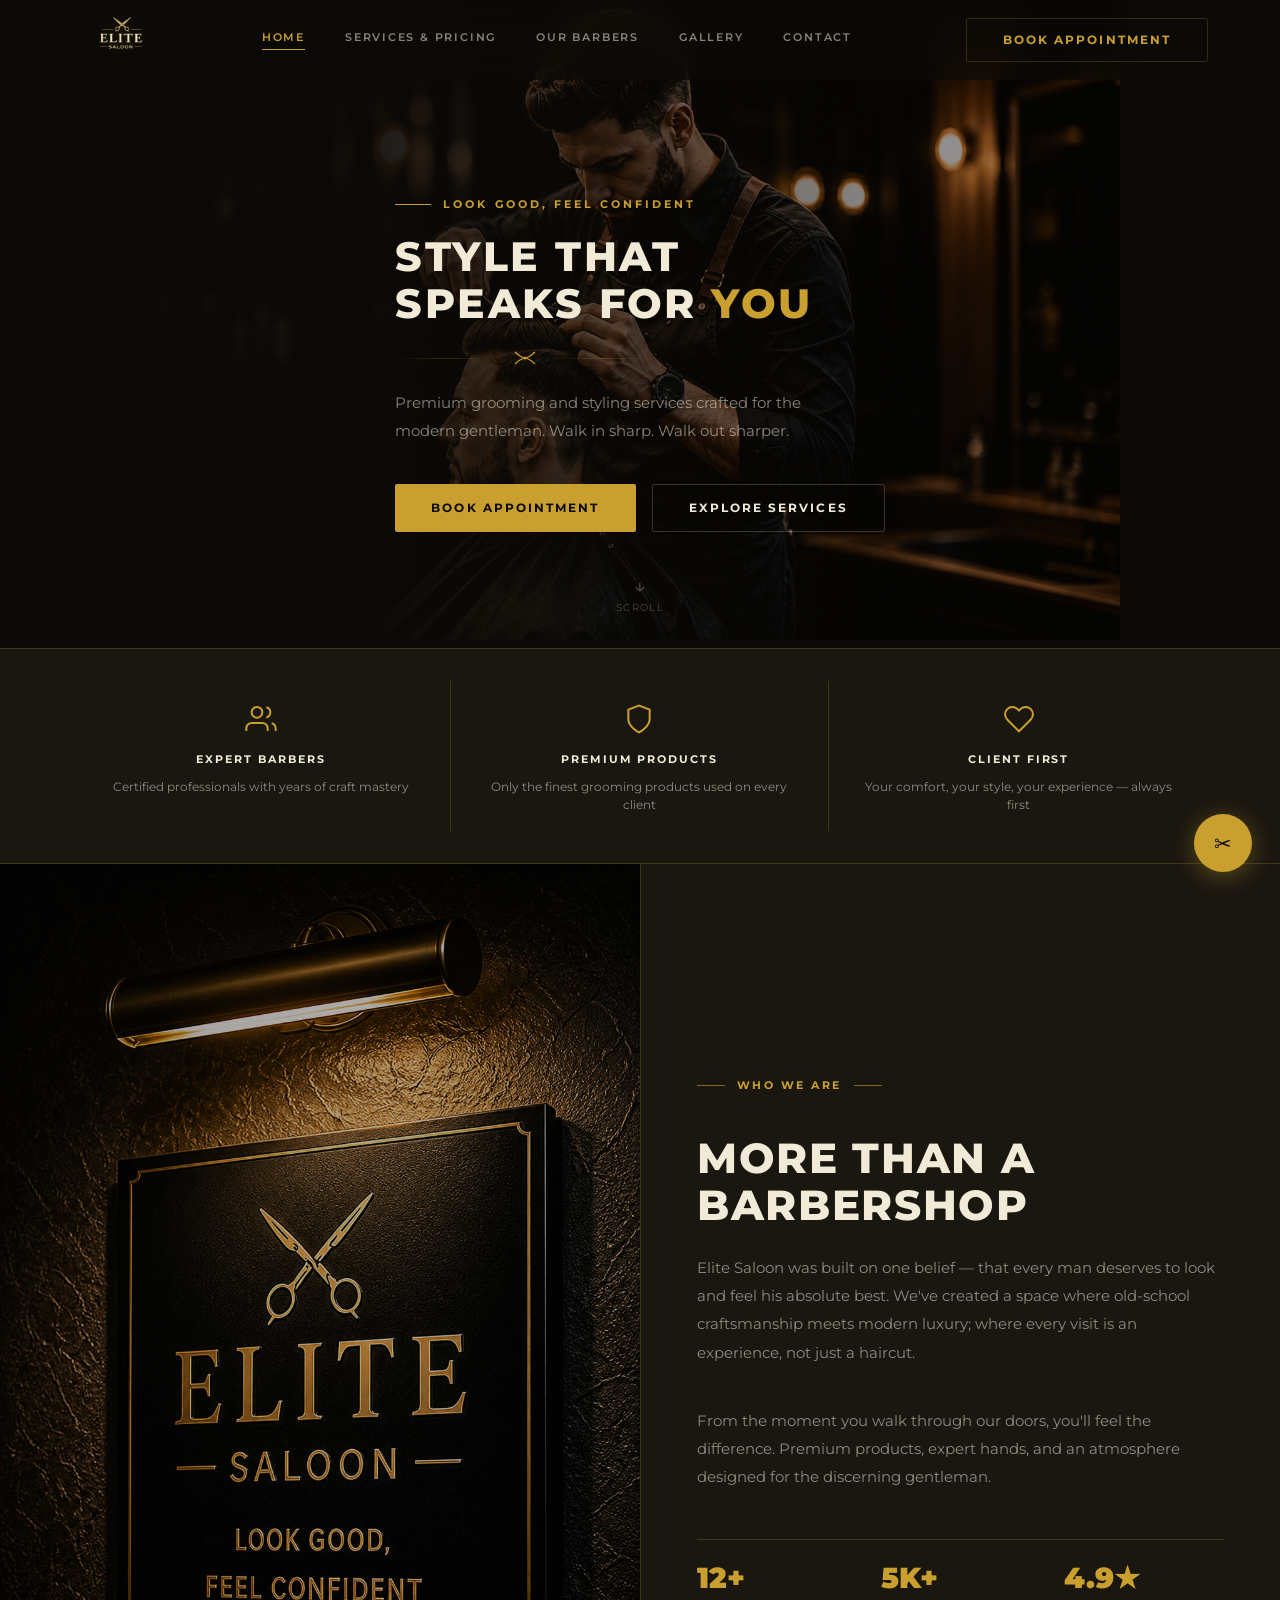
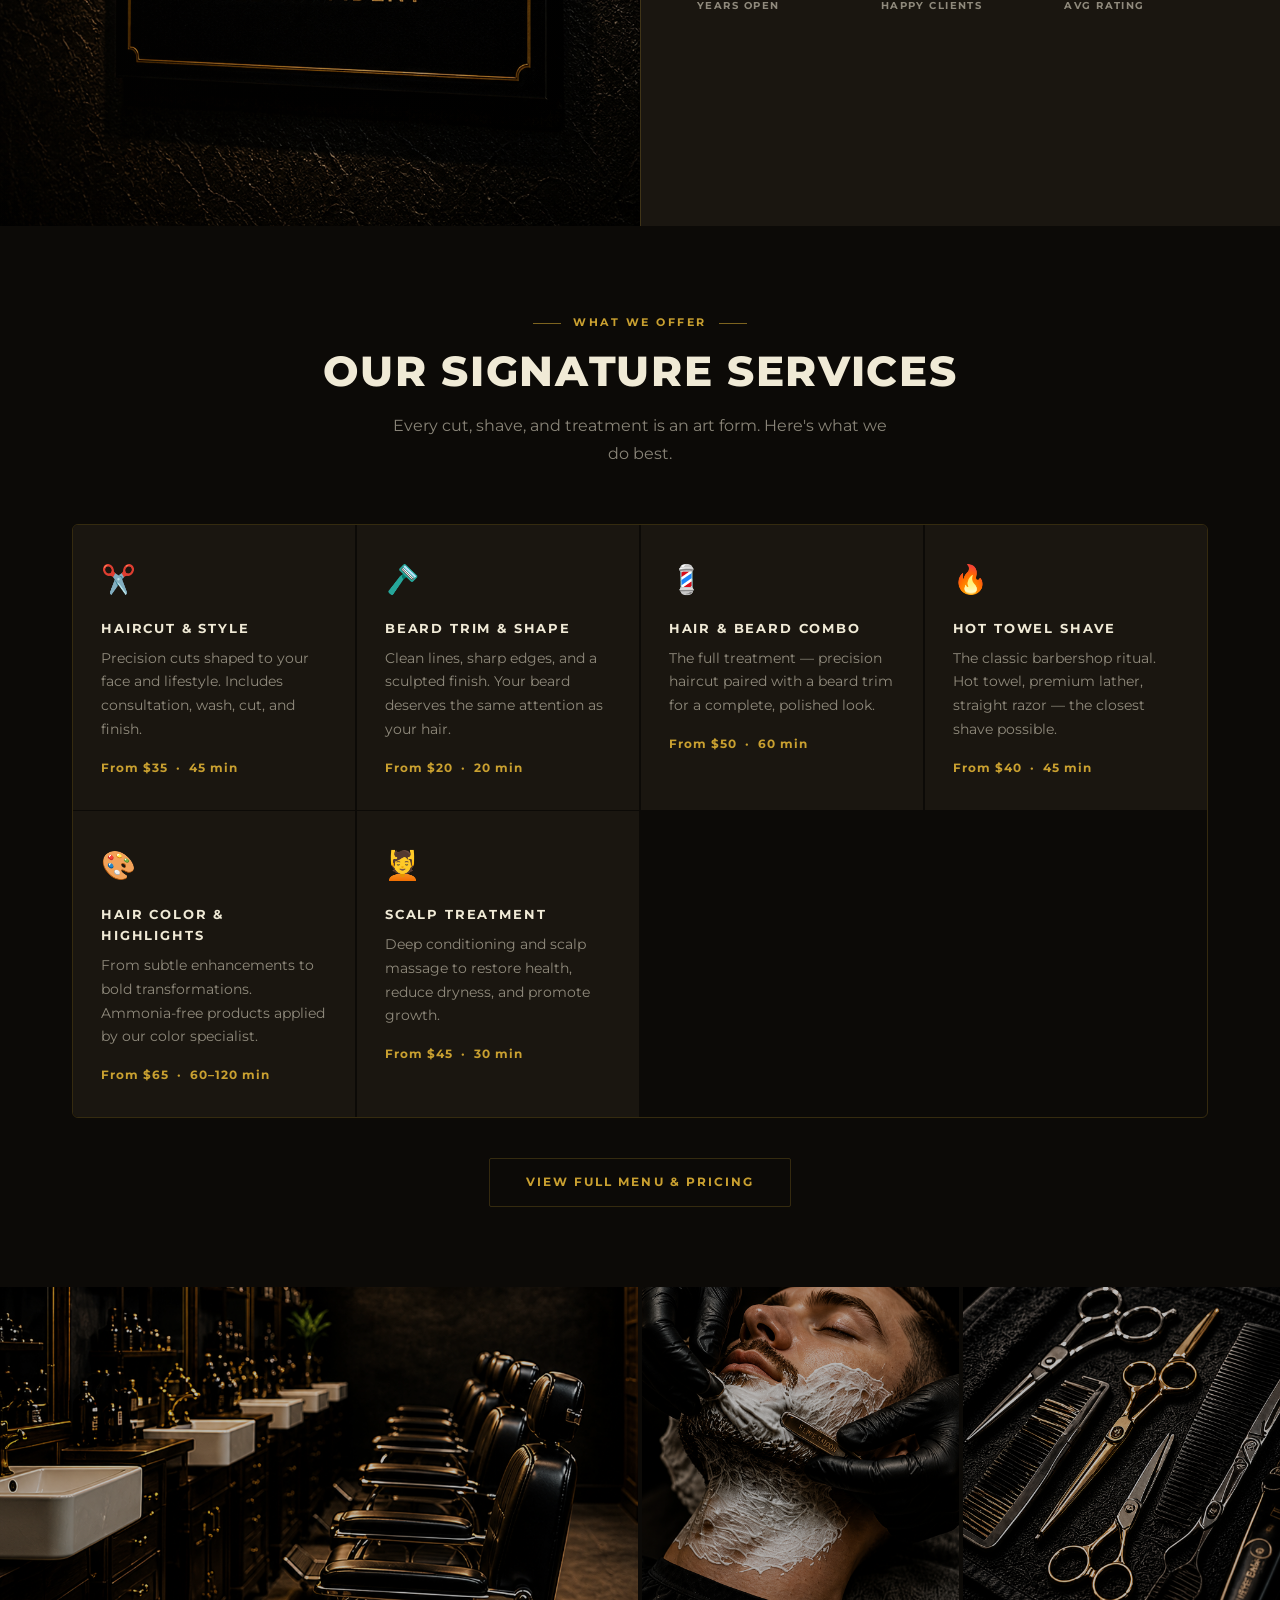
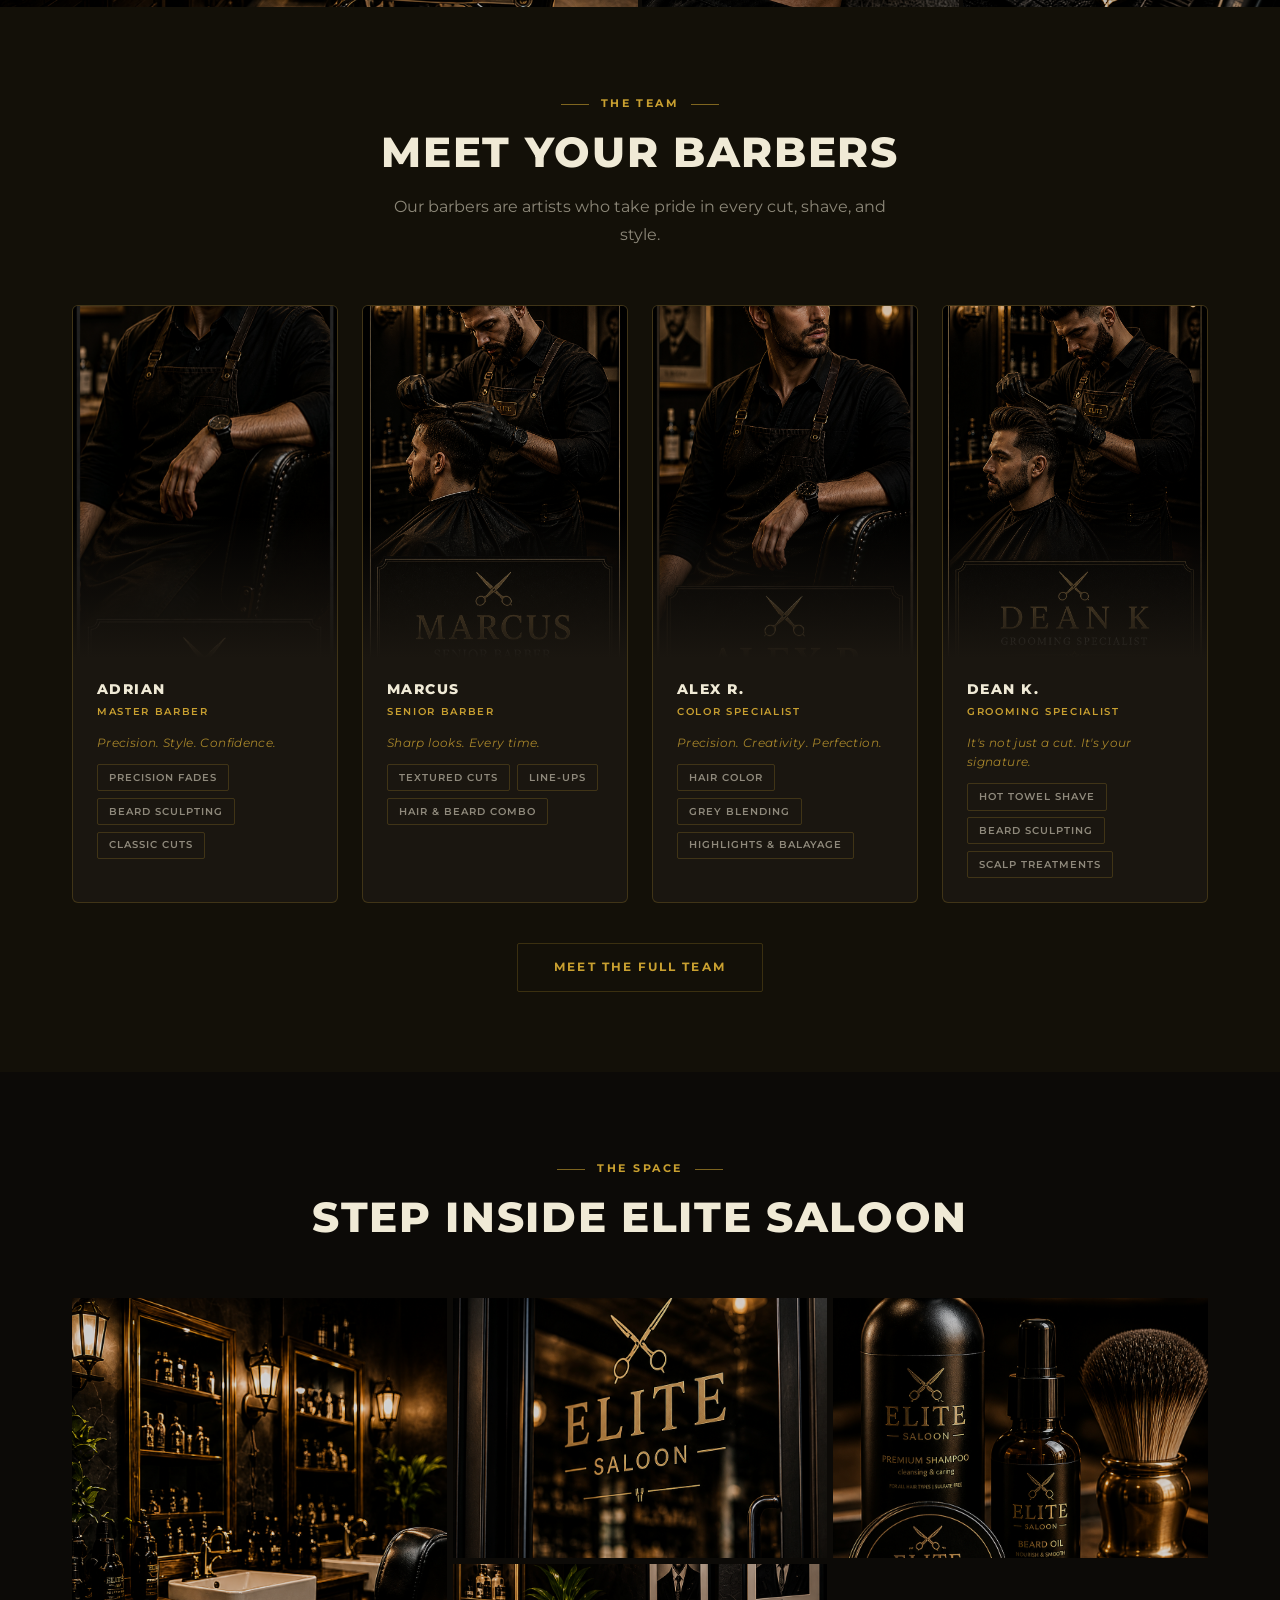
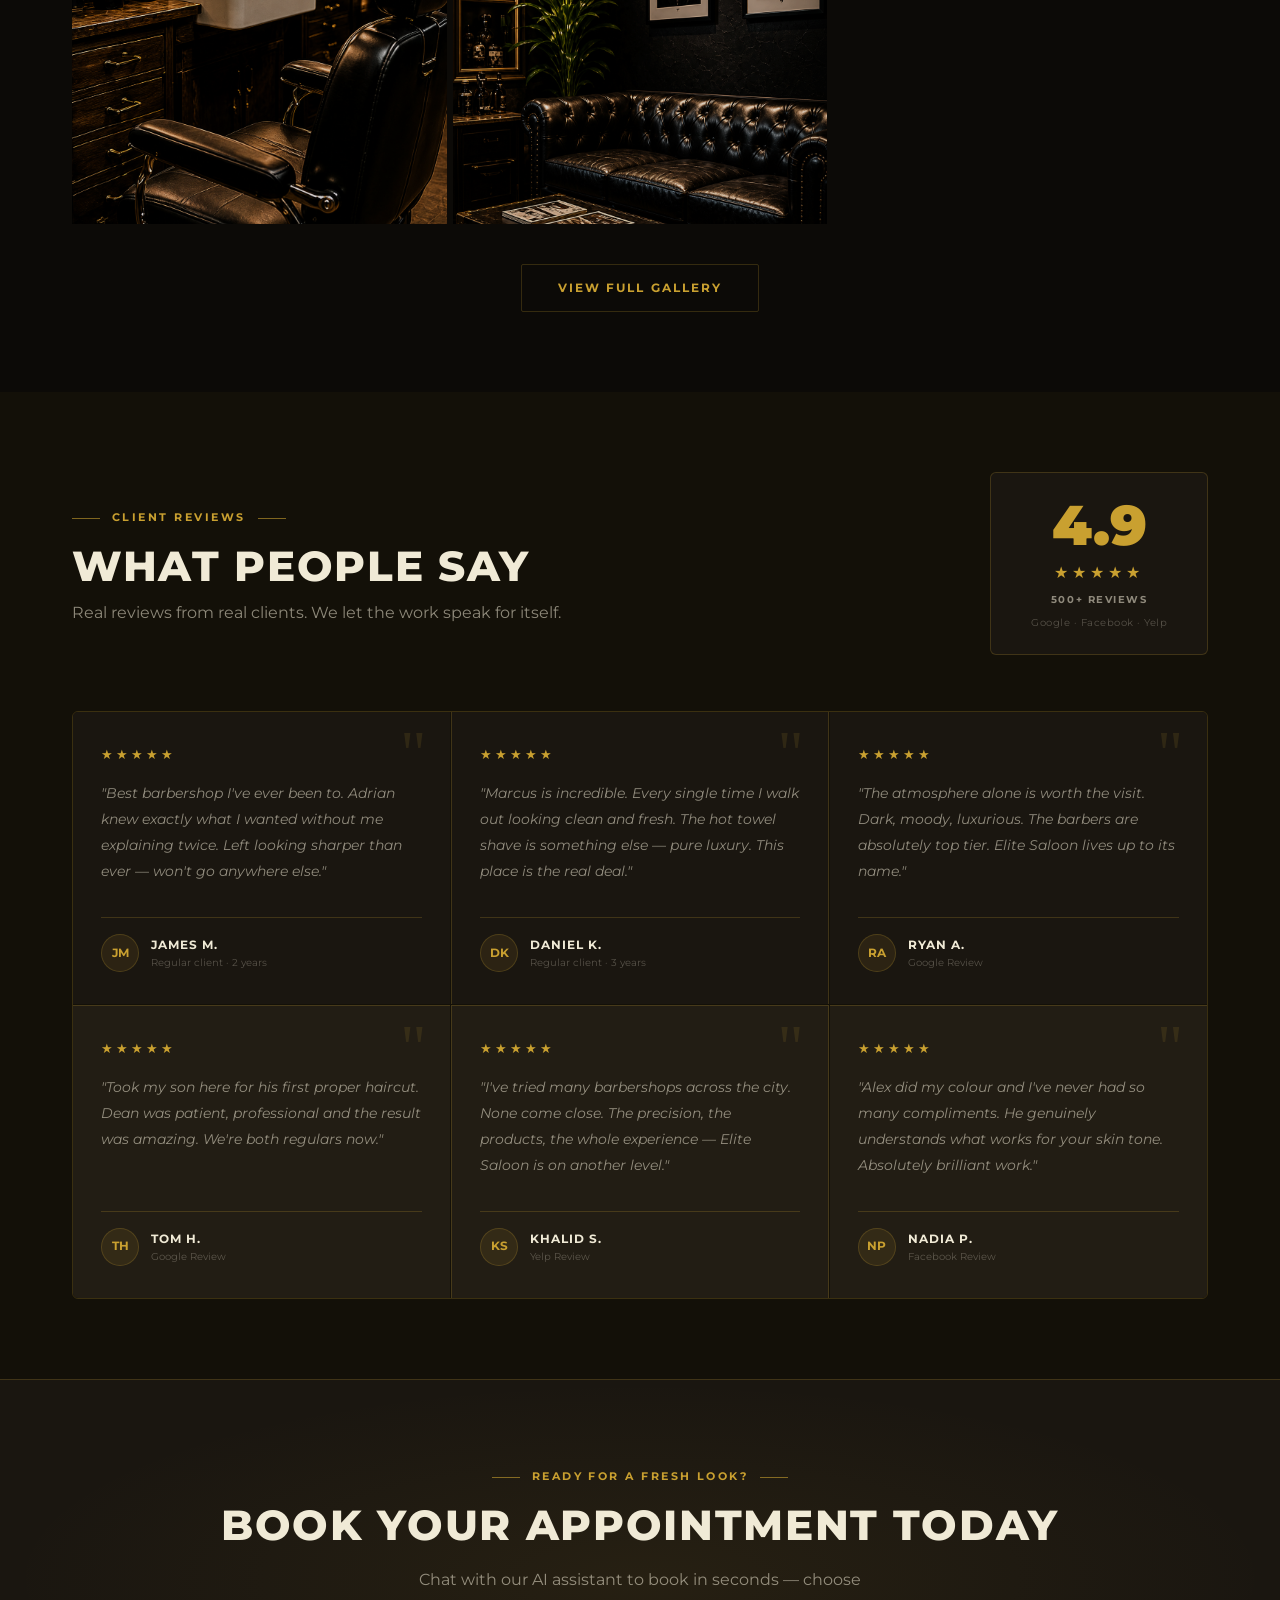
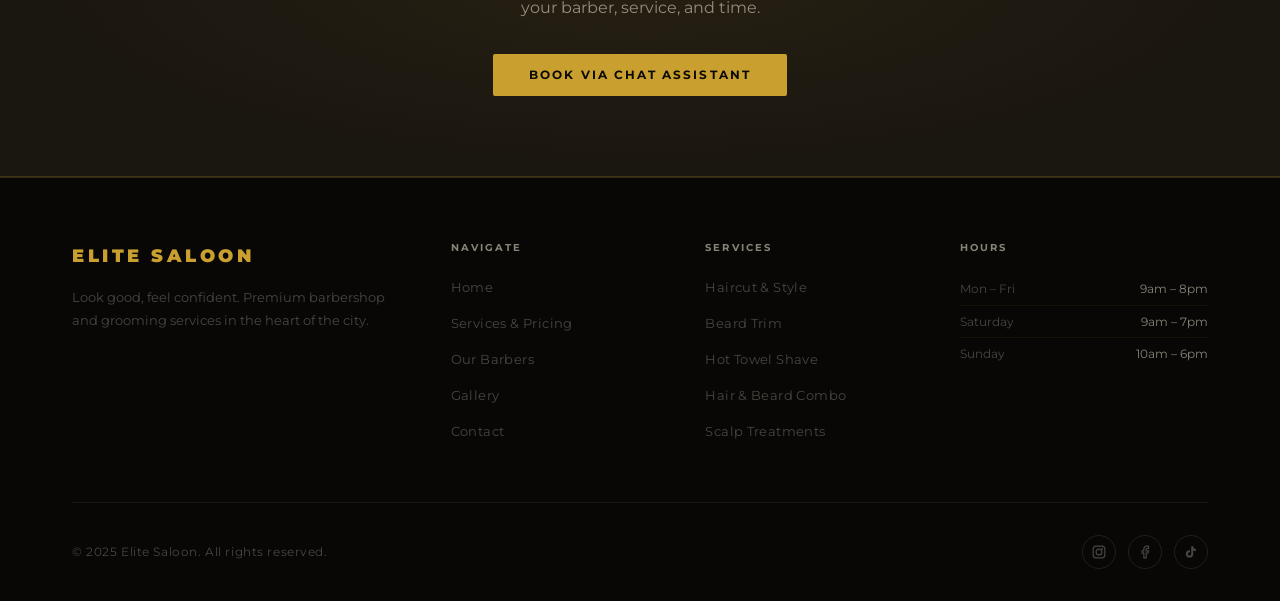
==== site/index.html @ bb7de630 "Initial commit — Elite Saloon website - 5-page static site (Home, Services, Barbers, Gallery, Contac" ====
<!DOCTYPE html>
<html lang="en">
<head>
  <meta charset="UTF-8" />
  <meta name="viewport" content="width=device-width, initial-scale=1.0" />
  <meta name="description" content="Elite Saloon — Look good, feel confident. Premium barbershop & grooming services." />
  <title>Elite Saloon | Look Good, Feel Confident</title>
  <link rel="icon" type="image/png" href="assets/images/logo/Elite-Salon-Logo.png" />
  <link rel="stylesheet" href="assets/css/main.css" />
  <link rel="stylesheet" href="assets/css/components.css" />
  <style>
    /* ---- About split section ---- */
    .about-split {
      display: grid;
      grid-template-columns: 1fr 1fr;
      min-height: 560px;
    }
    .about-split__img {
      position: relative;
      overflow: hidden;
    }
    .about-split__img img {
      width: 100%; height: 100%;
      object-fit: cover;
      filter: brightness(0.85);
      transition: filter 0.5s;
    }
    .about-split__img:hover img { filter: brightness(1); }
    .about-split__img-overlay {
      position: absolute;
      inset: 0;
      background: linear-gradient(135deg, rgba(12,10,7,0.3), transparent);
    }
    .about-split__body {
      background: var(--bg-card);
      padding: 4rem 3.5rem;
      display: flex;
      flex-direction: column;
      justify-content: center;
      gap: 1.5rem;
      border-left: 1px solid var(--gold-border);
    }
    .about-split__body h2 { text-transform: uppercase; }
    .about-split__body p { font-size: 0.95rem; line-height: 1.85; }
    .about-split__stats {
      display: grid;
      grid-template-columns: repeat(3, 1fr);
      gap: 1.5rem;
      margin-top: 0.5rem;
      padding-top: 1.5rem;
      border-top: 1px solid var(--gold-border);
    }
    .about-split__stat-num {
      font-size: 1.8rem;
      font-weight: 900;
      color: var(--gold);
      line-height: 1;
    }
    .about-split__stat-label {
      font-size: 0.6rem;
      font-weight: 700;
      letter-spacing: 0.15em;
      text-transform: uppercase;
      color: var(--text-muted);
      margin-top: 0.3rem;
    }

    /* ---- Testimonials ---- */
    .testimonials-grid {
      display: grid;
      grid-template-columns: repeat(3, 1fr);
      gap: 1px;
      border: 1px solid var(--gold-border);
      border-radius: var(--radius-md);
      overflow: hidden;
    }
    .testimonial-card {
      background: var(--bg-card);
      padding: 2rem 1.75rem;
      display: flex;
      flex-direction: column;
      gap: 1rem;
    }
    .testimonial-card__stars {
      color: var(--gold);
      font-size: 0.8rem;
      letter-spacing: 3px;
    }
    .testimonial-card__quote {
      font-size: 0.92rem;
      font-style: italic;
      color: var(--text-muted);
      line-height: 1.8;
      flex: 1;
    }
    .testimonial-card__author {
      display: flex;
      align-items: center;
      gap: 0.75rem;
      padding-top: 1rem;
      border-top: 1px solid var(--gold-border);
    }
    .testimonial-card__avatar {
      width: 36px; height: 36px;
      border-radius: 50%;
      background: var(--gold-dim);
      border: 1px solid var(--gold-border);
      display: flex;
      align-items: center;
      justify-content: center;
      font-size: 0.72rem;
      font-weight: 700;
      color: var(--gold);
      flex-shrink: 0;
    }
    .testimonial-card__name {
      font-size: 0.78rem;
      font-weight: 700;
      letter-spacing: 0.08em;
      text-transform: uppercase;
      color: var(--text);
    }
    .testimonial-card__meta {
      font-size: 0.65rem;
      color: var(--text-dim);
      letter-spacing: 0.05em;
    }

    /* ---- Image strip ---- */
    .img-strip {
      display: grid;
      grid-template-columns: repeat(4, 1fr);
      height: 320px;
      gap: 4px;
    }
    .img-strip__item {
      overflow: hidden;
      position: relative;
    }
    .img-strip__item img {
      width: 100%; height: 100%;
      object-fit: cover;
      filter: brightness(0.75) saturate(0.9);
      transition: all 0.5s;
    }
    .img-strip__item:hover img { filter: brightness(1) saturate(1); transform: scale(1.04); }
    .img-strip__item--wide { grid-column: span 2; }

    @media (max-width: 900px) {
      .about-split { grid-template-columns: 1fr; }
      .about-split__img { min-height: 300px; }
      .about-split__body { padding: 2.5rem 2rem; border-left: none; border-top: 1px solid var(--gold-border); }
      .testimonials-grid { grid-template-columns: 1fr; }
      .img-strip { grid-template-columns: repeat(2, 1fr); height: auto; }
      .img-strip__item { height: 200px; }
      .img-strip__item--wide { grid-column: span 1; }
      .reviews-header { grid-template-columns: 1fr !important; }
      .reviews-grid { grid-template-columns: 1fr !important; }
    }
    @media (max-width: 520px) {
      .about-split__stats { grid-template-columns: repeat(3, 1fr); gap: 1rem; }
      .img-strip { grid-template-columns: 1fr 1fr; }
    }
  </style>
</head>
<body>

<!-- ===== NAV ===== -->
<nav class="nav" id="main-nav">
  <div class="nav__inner">
    <a href="index.html" class="nav__logo">
      <img src="assets/images/logo/Elite-Salon-Logo.png" alt="Elite Saloon" class="nav__logo-img" />
    </a>
    <div class="nav__links">
      <a href="index.html" class="active">Home</a>
      <a href="services.html">Services & Pricing</a>
      <a href="barbers.html">Our Barbers</a>
      <a href="gallery.html">Gallery</a>
      <a href="contact.html">Contact</a>
    </div>
    <button class="btn btn-outline nav__book" onclick="openChat()">Book Appointment</button>
    <button class="nav__hamburger" id="hamburger" aria-label="Menu">
      <span></span><span></span><span></span>
    </button>
  </div>
</nav>

<div class="nav__mobile" id="mobile-menu">
  <button class="nav__mobile-close" id="mobile-close">✕</button>
  <a href="index.html">Home</a>
  <a href="services.html">Services & Pricing</a>
  <a href="barbers.html">Our Barbers</a>
  <a href="gallery.html">Gallery</a>
  <a href="contact.html">Contact</a>
  <button class="btn btn-gold" style="margin-top:1rem;" onclick="openChat()">Book Appointment</button>
</div>

<!-- ===== HERO ===== -->
<section class="hero" id="home">
  <div class="hero__bg-img"></div>
  <div class="hero__overlay"></div>
  <div class="container hero__inner">
    <div class="hero__content">
      <div class="hero__caption">Look Good, Feel Confident</div>
      <h1>STYLE THAT<br/>SPEAKS FOR <em>YOU</em></h1>
      <div class="gold-divider" style="margin:1.5rem 0; max-width:260px;">
        <svg width="22" height="14" viewBox="0 0 22 14" fill="none" stroke="currentColor" stroke-width="1.2">
          <path d="M1 1C5 5.5 10.5 7 11 7M21 1C17 5.5 11.5 7 11 7M11 7C11.5 7 17 8.5 21 13M11 7C10.5 7 5 8.5 1 13"/>
          <circle cx="11" cy="7" r="1.5" fill="currentColor" stroke="none"/>
        </svg>
      </div>
      <p class="hero__sub">Premium grooming and styling services crafted for the modern gentleman. Walk in sharp. Walk out sharper.</p>
      <div class="hero__actions">
        <button class="btn btn-gold" onclick="openChat()">Book Appointment</button>
        <a href="services.html" class="btn btn-ghost">Explore Services</a>
      </div>
    </div>
  </div>
  <div class="hero__scroll">
    <svg width="14" height="14" viewBox="0 0 24 24" fill="none" stroke="currentColor" stroke-width="2">
      <path d="M12 5v14M5 12l7 7 7-7"/>
    </svg>
    Scroll
  </div>
</section>

<!-- ===== FEATURES STRIP ===== -->
<div class="features-strip">
  <div class="container">
    <div class="features-strip__grid">
      <div class="feature-item">
        <div class="feature-item__icon">
          <svg width="32" height="32" viewBox="0 0 24 24" fill="none" stroke="currentColor" stroke-width="1.5">
            <path d="M17 21v-2a4 4 0 0 0-4-4H5a4 4 0 0 0-4 4v2"/><circle cx="9" cy="7" r="4"/>
            <path d="M23 21v-2a4 4 0 0 0-3-3.87"/><path d="M16 3.13a4 4 0 0 1 0 7.75"/>
          </svg>
        </div>
        <div class="feature-item__label">Expert Barbers</div>
        <p class="feature-item__desc">Certified professionals with years of craft mastery</p>
      </div>
      <div class="feature-item">
        <div class="feature-item__icon">
          <svg width="32" height="32" viewBox="0 0 24 24" fill="none" stroke="currentColor" stroke-width="1.5">
            <path d="M12 22s8-4 8-10V5l-8-3-8 3v7c0 6 8 10 8 10z"/>
          </svg>
        </div>
        <div class="feature-item__label">Premium Products</div>
        <p class="feature-item__desc">Only the finest grooming products used on every client</p>
      </div>
      <div class="feature-item">
        <div class="feature-item__icon">
          <svg width="32" height="32" viewBox="0 0 24 24" fill="none" stroke="currentColor" stroke-width="1.5">
            <path d="M20.84 4.61a5.5 5.5 0 0 0-7.78 0L12 5.67l-1.06-1.06a5.5 5.5 0 0 0-7.78 7.78l1.06 1.06L12 21.23l7.78-7.78 1.06-1.06a5.5 5.5 0 0 0 0-7.78z"/>
          </svg>
        </div>
        <div class="feature-item__label">Client First</div>
        <p class="feature-item__desc">Your comfort, your style, your experience — always first</p>
      </div>
    </div>
  </div>
</div>

<!-- ===== ABOUT / INTRO ===== -->
<div class="about-split">
  <div class="about-split__img">
    <img src="assets/images/gallery/gallery-10.png" alt="Elite Saloon — Look Good, Feel Confident" />
    <div class="about-split__img-overlay"></div>
  </div>
  <div class="about-split__body">
    <div class="label">Who We Are</div>
    <h2>More Than a<br/>Barbershop</h2>
    <p>
      Elite Saloon was built on one belief — that every man deserves to look and feel his absolute best.
      We've created a space where old-school craftsmanship meets modern luxury; where every visit
      is an experience, not just a haircut.
    </p>
    <p>
      From the moment you walk through our doors, you'll feel the difference. Premium products,
      expert hands, and an atmosphere designed for the discerning gentleman.
    </p>
    <div class="about-split__stats">
      <div>
        <div class="about-split__stat-num">12+</div>
        <div class="about-split__stat-label">Years Open</div>
      </div>
      <div>
        <div class="about-split__stat-num">5K+</div>
        <div class="about-split__stat-label">Happy Clients</div>
      </div>
      <div>
        <div class="about-split__stat-num">4.9★</div>
        <div class="about-split__stat-label">Avg Rating</div>
      </div>
    </div>
  </div>
</div>

<!-- ===== SERVICES ===== -->
<section class="section">
  <div class="container">
    <div class="section-header">
      <div class="label">What We Offer</div>
      <h2>Our Signature Services</h2>
      <p>Every cut, shave, and treatment is an art form. Here's what we do best.</p>
    </div>
    <div class="services-grid" id="services-preview"></div>
    <div style="text-align:center; margin-top:2.5rem;">
      <a href="services.html" class="btn btn-outline">View Full Menu & Pricing</a>
    </div>
  </div>
</section>

<!-- ===== IMAGE STRIP ===== -->
<div class="img-strip">
  <div class="img-strip__item img-strip__item--wide">
    <img src="assets/images/gallery/gallery-02.png" alt="Elite Saloon interior" loading="lazy" />
  </div>
  <div class="img-strip__item">
    <img src="assets/images/gallery/gallery-08.png" alt="Hot towel shave" loading="lazy" />
  </div>
  <div class="img-strip__item">
    <img src="assets/images/gallery/gallery-04.png" alt="Professional tools" loading="lazy" />
  </div>
</div>

<!-- ===== BARBERS PREVIEW ===== -->
<section class="section section--darker">
  <div class="container">
    <div class="section-header">
      <div class="label">The Team</div>
      <h2>Meet Your Barbers</h2>
      <p>Our barbers are artists who take pride in every cut, shave, and style.</p>
    </div>
    <div class="barbers-grid" id="barbers-preview"></div>
    <div style="text-align:center; margin-top:2.5rem;">
      <a href="barbers.html" class="btn btn-outline">Meet the Full Team</a>
    </div>
  </div>
</section>

<!-- ===== GALLERY STRIP ===== -->
<section class="section">
  <div class="container">
    <div class="section-header">
      <div class="label">The Space</div>
      <h2>Step Inside Elite Saloon</h2>
    </div>
    <div class="gallery-grid" style="grid-template-columns:repeat(3,1fr); grid-auto-rows:260px;">
      <div class="gallery-item gallery-item--tall">
        <img src="assets/images/gallery/gallery-07.png" alt="Barber station" loading="lazy" />
        <div class="gallery-item__overlay">
          <svg width="26" height="26" viewBox="0 0 24 24" fill="none" stroke="currentColor" stroke-width="1.5"><circle cx="11" cy="11" r="8"/><path d="M21 21l-4.35-4.35"/></svg>
        </div>
      </div>
      <div class="gallery-item">
        <img src="assets/images/gallery/gallery-01.png" alt="Entrance" loading="lazy" />
        <div class="gallery-item__overlay">
          <svg width="26" height="26" viewBox="0 0 24 24" fill="none" stroke="currentColor" stroke-width="1.5"><circle cx="11" cy="11" r="8"/><path d="M21 21l-4.35-4.35"/></svg>
        </div>
      </div>
      <div class="gallery-item">
        <img src="assets/images/gallery/gallery-06.png" alt="Elite products" loading="lazy" />
        <div class="gallery-item__overlay">
          <svg width="26" height="26" viewBox="0 0 24 24" fill="none" stroke="currentColor" stroke-width="1.5"><circle cx="11" cy="11" r="8"/><path d="M21 21l-4.35-4.35"/></svg>
        </div>
      </div>
      <div class="gallery-item">
        <img src="assets/images/gallery/gallery-09.png" alt="Lounge" loading="lazy" />
        <div class="gallery-item__overlay">
          <svg width="26" height="26" viewBox="0 0 24 24" fill="none" stroke="currentColor" stroke-width="1.5"><circle cx="11" cy="11" r="8"/><path d="M21 21l-4.35-4.35"/></svg>
        </div>
      </div>
    </div>
    <div style="text-align:center; margin-top:2.5rem;">
      <a href="gallery.html" class="btn btn-outline">View Full Gallery</a>
    </div>
  </div>
</section>

<!-- ===== REVIEWS ===== -->
<section class="section section--darker" style="overflow:hidden;">
  <div class="container">

    <!-- Header with aggregate rating -->
    <div style="display:grid; grid-template-columns:1fr auto; align-items:center; gap:2rem; margin-bottom:3.5rem; flex-wrap:wrap;">
      <div>
        <div class="label">Client Reviews</div>
        <h2 style="text-transform:uppercase;">What People Say</h2>
        <p style="margin-top:0.5rem;">Real reviews from real clients. We let the work speak for itself.</p>
      </div>
      <div style="text-align:center; background:var(--bg-card); border:1px solid var(--gold-border); border-radius:var(--radius-md); padding:1.5rem 2.5rem; flex-shrink:0;">
        <div style="font-size:3.5rem; font-weight:900; color:var(--gold); line-height:1;">4.9</div>
        <div style="color:var(--gold); font-size:1rem; letter-spacing:4px; margin:0.4rem 0;">★★★★★</div>
        <div style="font-size:0.65rem; font-weight:700; letter-spacing:0.15em; text-transform:uppercase; color:var(--text-muted);">500+ Reviews</div>
        <div style="font-size:0.6rem; color:var(--text-dim); margin-top:0.4rem; letter-spacing:0.05em;">Google · Facebook · Yelp</div>
      </div>
    </div>

    <!-- Review Cards -->
    <div style="display:grid; grid-template-columns:repeat(3,1fr); gap:1px; border:1px solid var(--gold-border); border-radius:var(--radius-md); overflow:hidden;">

      <!-- Review 1 -->
      <div style="background:var(--bg-card); padding:2rem 1.75rem; display:flex; flex-direction:column; gap:1rem; position:relative;">
        <div style="font-size:4rem; line-height:0.8; color:var(--gold); opacity:0.12; font-family:Georgia,serif; position:absolute; top:1rem; right:1.5rem;">"</div>
        <div style="color:var(--gold); font-size:0.82rem; letter-spacing:3px;">★★★★★</div>
        <p style="font-size:0.9rem; font-style:italic; color:var(--text-muted); line-height:1.8; flex:1;">"Best barbershop I've ever been to. Adrian knew exactly what I wanted without me explaining twice. Left looking sharper than ever — won't go anywhere else."</p>
        <div style="display:flex; align-items:center; gap:0.75rem; padding-top:1rem; border-top:1px solid var(--gold-border);">
          <div style="width:38px;height:38px;border-radius:50%;background:var(--gold-dim);border:1px solid var(--gold-border);display:flex;align-items:center;justify-content:center;font-size:0.72rem;font-weight:700;color:var(--gold);flex-shrink:0;">JM</div>
          <div>
            <div style="font-size:0.78rem;font-weight:700;letter-spacing:0.08em;text-transform:uppercase;color:var(--text);">James M.</div>
            <div style="font-size:0.62rem;color:var(--text-dim);">Regular client · 2 years</div>
          </div>
        </div>
      </div>

      <!-- Review 2 -->
      <div style="background:var(--bg-card); padding:2rem 1.75rem; display:flex; flex-direction:column; gap:1rem; position:relative; border-left:1px solid var(--gold-border); border-right:1px solid var(--gold-border);">
        <div style="font-size:4rem; line-height:0.8; color:var(--gold); opacity:0.12; font-family:Georgia,serif; position:absolute; top:1rem; right:1.5rem;">"</div>
        <div style="color:var(--gold); font-size:0.82rem; letter-spacing:3px;">★★★★★</div>
        <p style="font-size:0.9rem; font-style:italic; color:var(--text-muted); line-height:1.8; flex:1;">"Marcus is incredible. Every single time I walk out looking clean and fresh. The hot towel shave is something else — pure luxury. This place is the real deal."</p>
        <div style="display:flex; align-items:center; gap:0.75rem; padding-top:1rem; border-top:1px solid var(--gold-border);">
          <div style="width:38px;height:38px;border-radius:50%;background:var(--gold-dim);border:1px solid var(--gold-border);display:flex;align-items:center;justify-content:center;font-size:0.72rem;font-weight:700;color:var(--gold);flex-shrink:0;">DK</div>
          <div>
            <div style="font-size:0.78rem;font-weight:700;letter-spacing:0.08em;text-transform:uppercase;color:var(--text);">Daniel K.</div>
            <div style="font-size:0.62rem;color:var(--text-dim);">Regular client · 3 years</div>
          </div>
        </div>
      </div>

      <!-- Review 3 -->
      <div style="background:var(--bg-card); padding:2rem 1.75rem; display:flex; flex-direction:column; gap:1rem; position:relative;">
        <div style="font-size:4rem; line-height:0.8; color:var(--gold); opacity:0.12; font-family:Georgia,serif; position:absolute; top:1rem; right:1.5rem;">"</div>
        <div style="color:var(--gold); font-size:0.82rem; letter-spacing:3px;">★★★★★</div>
        <p style="font-size:0.9rem; font-style:italic; color:var(--text-muted); line-height:1.8; flex:1;">"The atmosphere alone is worth the visit. Dark, moody, luxurious. The barbers are absolutely top tier. Elite Saloon lives up to its name."</p>
        <div style="display:flex; align-items:center; gap:0.75rem; padding-top:1rem; border-top:1px solid var(--gold-border);">
          <div style="width:38px;height:38px;border-radius:50%;background:var(--gold-dim);border:1px solid var(--gold-border);display:flex;align-items:center;justify-content:center;font-size:0.72rem;font-weight:700;color:var(--gold);flex-shrink:0;">RA</div>
          <div>
            <div style="font-size:0.78rem;font-weight:700;letter-spacing:0.08em;text-transform:uppercase;color:var(--text);">Ryan A.</div>
            <div style="font-size:0.62rem;color:var(--text-dim);">Google Review</div>
          </div>
        </div>
      </div>

      <!-- Review 4 -->
      <div style="background:var(--bg-card-2); padding:2rem 1.75rem; display:flex; flex-direction:column; gap:1rem; position:relative; border-top:1px solid var(--gold-border);">
        <div style="font-size:4rem; line-height:0.8; color:var(--gold); opacity:0.12; font-family:Georgia,serif; position:absolute; top:1rem; right:1.5rem;">"</div>
        <div style="color:var(--gold); font-size:0.82rem; letter-spacing:3px;">★★★★★</div>
        <p style="font-size:0.9rem; font-style:italic; color:var(--text-muted); line-height:1.8; flex:1;">"Took my son here for his first proper haircut. Dean was patient, professional and the result was amazing. We're both regulars now."</p>
        <div style="display:flex; align-items:center; gap:0.75rem; padding-top:1rem; border-top:1px solid var(--gold-border);">
          <div style="width:38px;height:38px;border-radius:50%;background:var(--gold-dim);border:1px solid var(--gold-border);display:flex;align-items:center;justify-content:center;font-size:0.72rem;font-weight:700;color:var(--gold);flex-shrink:0;">TH</div>
          <div>
            <div style="font-size:0.78rem;font-weight:700;letter-spacing:0.08em;text-transform:uppercase;color:var(--text);">Tom H.</div>
            <div style="font-size:0.62rem;color:var(--text-dim);">Google Review</div>
          </div>
        </div>
      </div>

      <!-- Review 5 -->
      <div style="background:var(--bg-card-2); padding:2rem 1.75rem; display:flex; flex-direction:column; gap:1rem; position:relative; border-top:1px solid var(--gold-border); border-left:1px solid var(--gold-border); border-right:1px solid var(--gold-border);">
        <div style="font-size:4rem; line-height:0.8; color:var(--gold); opacity:0.12; font-family:Georgia,serif; position:absolute; top:1rem; right:1.5rem;">"</div>
        <div style="color:var(--gold); font-size:0.82rem; letter-spacing:3px;">★★★★★</div>
        <p style="font-size:0.9rem; font-style:italic; color:var(--text-muted); line-height:1.8; flex:1;">"I've tried many barbershops across the city. None come close. The precision, the products, the whole experience — Elite Saloon is on another level."</p>
        <div style="display:flex; align-items:center; gap:0.75rem; padding-top:1rem; border-top:1px solid var(--gold-border);">
          <div style="width:38px;height:38px;border-radius:50%;background:var(--gold-dim);border:1px solid var(--gold-border);display:flex;align-items:center;justify-content:center;font-size:0.72rem;font-weight:700;color:var(--gold);flex-shrink:0;">KS</div>
          <div>
            <div style="font-size:0.78rem;font-weight:700;letter-spacing:0.08em;text-transform:uppercase;color:var(--text);">Khalid S.</div>
            <div style="font-size:0.62rem;color:var(--text-dim);">Yelp Review</div>
          </div>
        </div>
      </div>

      <!-- Review 6 -->
      <div style="background:var(--bg-card-2); padding:2rem 1.75rem; display:flex; flex-direction:column; gap:1rem; position:relative; border-top:1px solid var(--gold-border);">
        <div style="font-size:4rem; line-height:0.8; color:var(--gold); opacity:0.12; font-family:Georgia,serif; position:absolute; top:1rem; right:1.5rem;">"</div>
        <div style="color:var(--gold); font-size:0.82rem; letter-spacing:3px;">★★★★★</div>
        <p style="font-size:0.9rem; font-style:italic; color:var(--text-muted); line-height:1.8; flex:1;">"Alex did my colour and I've never had so many compliments. He genuinely understands what works for your skin tone. Absolutely brilliant work."</p>
        <div style="display:flex; align-items:center; gap:0.75rem; padding-top:1rem; border-top:1px solid var(--gold-border);">
          <div style="width:38px;height:38px;border-radius:50%;background:var(--gold-dim);border:1px solid var(--gold-border);display:flex;align-items:center;justify-content:center;font-size:0.72rem;font-weight:700;color:var(--gold);flex-shrink:0;">NP</div>
          <div>
            <div style="font-size:0.78rem;font-weight:700;letter-spacing:0.08em;text-transform:uppercase;color:var(--text);">Nadia P.</div>
            <div style="font-size:0.62rem;color:var(--text-dim);">Facebook Review</div>
          </div>
        </div>
      </div>

    </div>
  </div>
</section>

<!-- ===== CTA ===== -->
<section class="cta-banner">
  <div class="container">
    <div class="label" style="justify-content:center;">Ready for a Fresh Look?</div>
    <h2>Book Your Appointment Today</h2>
    <p>Chat with our AI assistant to book in seconds — choose your barber, service, and time.</p>
    <button class="btn btn-gold" onclick="openChat()">Book via Chat Assistant</button>
  </div>
</section>

<!-- ===== FOOTER ===== -->
<footer class="footer">
  <div class="container">
    <div class="footer__grid">
      <div class="footer__brand">
        <span class="footer__brand-name">Elite Saloon</span>
        <p>Look good, feel confident. Premium barbershop and grooming services in the heart of the city.</p>
      </div>
      <div class="footer__col">
        <h4>Navigate</h4>
        <ul>
          <li><a href="index.html">Home</a></li>
          <li><a href="services.html">Services & Pricing</a></li>
          <li><a href="barbers.html">Our Barbers</a></li>
          <li><a href="gallery.html">Gallery</a></li>
          <li><a href="contact.html">Contact</a></li>
        </ul>
      </div>
      <div class="footer__col">
        <h4>Services</h4>
        <ul>
          <li><a href="services.html">Haircut & Style</a></li>
          <li><a href="services.html">Beard Trim</a></li>
          <li><a href="services.html">Hot Towel Shave</a></li>
          <li><a href="services.html">Hair & Beard Combo</a></li>
          <li><a href="services.html">Scalp Treatments</a></li>
        </ul>
      </div>
      <div class="footer__col">
        <h4>Hours</h4>
        <div class="footer__hours-row"><span>Mon – Fri</span><span>9am – 8pm</span></div>
        <div class="footer__hours-row"><span>Saturday</span><span>9am – 7pm</span></div>
        <div class="footer__hours-row"><span>Sunday</span><span>10am – 6pm</span></div>
      </div>
    </div>
    <div class="footer__bottom">
      <span>© 2025 Elite Saloon. All rights reserved.</span>
      <div class="footer__social">
        <a href="#" aria-label="Instagram">
          <svg width="14" height="14" viewBox="0 0 24 24" fill="none" stroke="currentColor" stroke-width="2"><rect x="2" y="2" width="20" height="20" rx="5"/><circle cx="12" cy="12" r="5"/><circle cx="17.5" cy="6.5" r="1.5" fill="currentColor" stroke="none"/></svg>
        </a>
        <a href="#" aria-label="Facebook">
          <svg width="14" height="14" viewBox="0 0 24 24" fill="none" stroke="currentColor" stroke-width="2"><path d="M18 2h-3a5 5 0 0 0-5 5v3H7v4h3v8h4v-8h3l1-4h-4V7a1 1 0 0 1 1-1h3z"/></svg>
        </a>
        <a href="#" aria-label="TikTok">
          <svg width="14" height="14" viewBox="0 0 24 24" fill="currentColor"><path d="M19.59 6.69a4.83 4.83 0 0 1-3.77-4.25V2h-3.45v13.67a2.89 2.89 0 0 1-2.88 2.5 2.89 2.89 0 0 1-2.89-2.89 2.89 2.89 0 0 1 2.89-2.89c.28 0 .54.04.79.1V9.01a6.27 6.27 0 0 0-.79-.05 6.34 6.34 0 0 0-6.34 6.34 6.34 6.34 0 0 0 6.34 6.34 6.34 6.34 0 0 0 6.33-6.34V9.05a8.16 8.16 0 0 0 4.77 1.52V7.13a4.85 4.85 0 0 1-1-.44z"/></svg>
        </a>
      </div>
    </div>
  </div>
</footer>

<!-- ===== CHAT WIDGET ===== -->
<button class="chat-toggle" id="chat-toggle" aria-label="Book appointment" title="Book Appointment">✂</button>
<div class="chat-window" id="chat-window">
  <div class="chat-header">
    <div class="chat-header__avatar">ES</div>
    <div class="chat-header__info">
      <div class="chat-header__name">Elite Saloon Assistant</div>
      <div class="chat-header__status">Online — ready to book</div>
    </div>
    <button class="chat-header__close" id="chat-close">✕</button>
  </div>
  <div class="chat-messages" id="chat-messages"></div>
  <div class="chat-quick-replies" id="quick-replies"></div>
  <div class="chat-input-area">
    <textarea class="chat-input" id="chat-input" rows="1" placeholder="Ask about services, pricing, or booking…"></textarea>
    <button class="chat-send" id="chat-send">➤</button>
  </div>
  <div class="chat-footer">Powered by Elite AI</div>
</div>

<div class="lightbox" id="lightbox">
  <button class="lightbox__close" id="lightbox-close">✕</button>
  <img class="lightbox__img" id="lightbox-img" src="" alt="" />
</div>
<div class="toast-container" id="toast-container"></div>

<script src="assets/js/main.js"></script>
<script src="assets/js/chat-widget.js"></script>
</body>
</html>
---- site/assets/css/main.css ----
/* ============================================
   ELITE SALOON — Design System
   Theme: Dark luxury barbershop
   Font: Montserrat
   ============================================ */

@import url('https://fonts.googleapis.com/css2?family=Montserrat:wght@300;400;500;600;700;800;900&display=swap');

:root {
  --bg:          #0C0A07;
  --bg-2:        #131008;
  --bg-card:     #1A1610;
  --bg-card-2:   #221D14;
  --gold:        #C9A030;
  --gold-light:  #E8C060;
  --gold-dim:    rgba(201,160,48,0.10);
  --gold-border: rgba(201,160,48,0.22);
  --text:        #F0EAD6;
  --text-muted:  rgba(240,234,214,0.55);
  --text-dim:    rgba(240,234,214,0.28);
  --font:        'Montserrat', sans-serif;
  --nav-h:       80px;
  --max-w:       1200px;
  --gap:         2rem;
  --section-py:  5rem;
  --radius:      2px;
  --radius-md:   6px;
  --shadow:      0 12px 48px rgba(0,0,0,0.5);
  --shadow-sm:   0 4px 16px rgba(0,0,0,0.35);
  --ease:        all 0.3s ease;
}

/* ---- Reset ---- */
*, *::before, *::after { box-sizing: border-box; margin: 0; padding: 0; }
html { scroll-behavior: smooth; font-size: 16px; }
body {
  font-family: var(--font);
  background: var(--bg);
  color: var(--text);
  line-height: 1.6;
  -webkit-font-smoothing: antialiased;
  overflow-x: hidden;
}
img { max-width: 100%; height: auto; display: block; }
a { color: inherit; text-decoration: none; }
ul { list-style: none; }
button { font-family: var(--font); cursor: pointer; }

/* ---- Typography ---- */
h1, h2, h3, h4 { font-family: var(--font); line-height: 1.15; font-weight: 800; }
h1 { font-size: clamp(2.2rem, 5.5vw, 4rem); letter-spacing: 0.02em; }
h2 { font-size: clamp(1.6rem, 3.5vw, 2.6rem); letter-spacing: 0.04em; }
h3 { font-size: clamp(1rem, 2vw, 1.25rem); letter-spacing: 0.05em; font-weight: 700; }
p  { color: var(--text-muted); line-height: 1.75; margin-bottom: 1rem; }
p:last-child { margin-bottom: 0; }

/* ---- Layout ---- */
.container {
  max-width: var(--max-w);
  margin: 0 auto;
  padding: 0 2rem;
}
.section { padding: var(--section-py) 0; }
.section--darker { background: var(--bg-2); }

/* ---- Section Labels ---- */
.label {
  display: inline-flex;
  align-items: center;
  gap: 0.75rem;
  font-size: 0.7rem;
  font-weight: 700;
  letter-spacing: 0.22em;
  text-transform: uppercase;
  color: var(--gold);
  margin-bottom: 1rem;
}
.label::before, .label::after {
  content: '';
  display: block;
  width: 28px;
  height: 1px;
  background: var(--gold);
  opacity: 0.6;
}
.section-header { text-align: center; margin-bottom: 3.5rem; }
.section-header h2 { text-transform: uppercase; color: var(--text); }
.section-header p { max-width: 500px; margin: 1rem auto 0; }

/* ---- Gold divider ---- */
.gold-divider {
  display: flex;
  align-items: center;
  gap: 1rem;
  margin: 1.25rem 0;
}
.gold-divider::before, .gold-divider::after {
  content: '';
  flex: 1;
  height: 1px;
  background: linear-gradient(90deg, transparent, var(--gold-border), transparent);
}
.gold-divider svg { color: var(--gold); flex-shrink: 0; }
.gold-divider--center { justify-content: center; }
.gold-divider--center::before,
.gold-divider--center::after { max-width: 80px; }

/* ---- Buttons ---- */
.btn {
  display: inline-flex;
  align-items: center;
  gap: 0.5rem;
  padding: 0.875rem 2.25rem;
  font-family: var(--font);
  font-size: 0.72rem;
  font-weight: 700;
  letter-spacing: 0.18em;
  text-transform: uppercase;
  border: none;
  cursor: pointer;
  transition: var(--ease);
  border-radius: var(--radius);
  white-space: nowrap;
}
.btn-gold {
  background: var(--gold);
  color: var(--bg);
}
.btn-gold:hover {
  background: var(--gold-light);
  transform: translateY(-2px);
  box-shadow: 0 8px 24px rgba(201,160,48,0.3);
}
.btn-outline {
  background: transparent;
  color: var(--gold);
  border: 1px solid var(--gold-border);
}
.btn-outline:hover {
  background: var(--gold-dim);
  border-color: var(--gold);
}
.btn-ghost {
  background: transparent;
  color: var(--text);
  border: 1px solid rgba(240,234,214,0.2);
}
.btn-ghost:hover {
  border-color: var(--gold);
  color: var(--gold);
}

/* ---- Navigation ---- */
.nav {
  position: fixed;
  top: 0; left: 0; right: 0;
  height: var(--nav-h);
  z-index: 1000;
  transition: var(--ease);
  background: rgba(12,10,7,0.6);
  backdrop-filter: blur(14px);
  -webkit-backdrop-filter: blur(14px);
  border-bottom: 1px solid transparent;
}
.nav.scrolled {
  background: rgba(12,10,7,0.95);
  border-bottom-color: var(--gold-border);
}
.nav__inner {
  max-width: var(--max-w);
  margin: 0 auto;
  padding: 0 2rem;
  height: 100%;
  display: flex;
  align-items: center;
  justify-content: space-between;
}
/* Logo */
.nav__logo {
  display: flex;
  align-items: center;
  gap: 10px;
  flex-shrink: 0;
}
.nav__logo-img {
  height: 100px;
  width: auto;
  mix-blend-mode: lighten;
  filter: drop-shadow(0 0 8px rgba(201,160,48,0.2));
}
.nav__logo-text {
  display: flex;
  flex-direction: column;
  line-height: 1;
  gap: 3px;
}
.nav__logo-name {
  font-size: 1.15rem;
  font-weight: 900;
  letter-spacing: 0.22em;
  color: var(--gold);
  text-transform: uppercase;
}
.nav__logo-sub {
  font-size: 0.5rem;
  font-weight: 600;
  letter-spacing: 0.35em;
  color: var(--text-muted);
  text-transform: uppercase;
  text-align: center;
}
/* Nav Links */
.nav__links {
  display: flex;
  align-items: center;
  gap: 2.5rem;
}
.nav__links a {
  font-size: 0.7rem;
  font-weight: 600;
  letter-spacing: 0.16em;
  text-transform: uppercase;
  color: var(--text-muted);
  transition: var(--ease);
  position: relative;
  padding-bottom: 4px;
}
.nav__links a::after {
  content: '';
  position: absolute;
  bottom: 0; left: 0; right: 0;
  height: 1px;
  background: var(--gold);
  transform: scaleX(0);
  transition: transform 0.3s ease;
}
.nav__links a:hover, .nav__links a.active {
  color: var(--text);
}
.nav__links a:hover::after, .nav__links a.active::after {
  transform: scaleX(1);
}
.nav__links a.active { color: var(--gold); }
.nav__book {
  margin-left: 1.5rem;
}
/* Hamburger */
.nav__hamburger {
  display: none;
  flex-direction: column;
  gap: 5px;
  background: none;
  border: none;
  padding: 4px;
}
.nav__hamburger span {
  display: block;
  width: 22px;
  height: 1.5px;
  background: var(--text);
  transition: var(--ease);
}
/* Mobile menu */
.nav__mobile {
  display: none;
  position: fixed;
  inset: 0;
  background: var(--bg);
  z-index: 999;
  flex-direction: column;
  align-items: center;
  justify-content: center;
  gap: 2.5rem;
}
.nav__mobile.open { display: flex; }
.nav__mobile a {
  font-size: 1.5rem;
  font-weight: 800;
  letter-spacing: 0.15em;
  text-transform: uppercase;
  color: var(--text-muted);
  transition: color 0.2s;
}
.nav__mobile a:hover { color: var(--gold); }
.nav__mobile-close {
  position: absolute;
  top: 1.5rem; right: 2rem;
  background: none;
  border: none;
  color: var(--text-muted);
  font-size: 1.5rem;
  cursor: pointer;
}

/* ---- Hero ---- */
.hero {
  min-height: 620px;
  height: 72vh;
  position: relative;
  display: flex;
  align-items: center;
  overflow: hidden;
  background: var(--bg);
}
.hero__bg-img {
  position: absolute;
  inset: 0;
  background: url('../images/gallery/background.png') center top / 75% auto no-repeat;
  z-index: 0;
}
.hero__overlay {
  position: absolute;
  inset: 0;
  background: linear-gradient(
    90deg,
    rgba(12,10,7,0.92) 30%,
    rgba(12,10,7,0.55) 60%,
    rgba(12,10,7,0.25) 100%
  );
  z-index: 1;
}
.hero__inner {
  position: relative;
  z-index: 2;
  padding-top: var(--nav-h);
}
.hero__content {
  max-width: 520px;
  text-align: left;
  margin-right: auto;
}
.hero__caption {
  font-size: 0.68rem;
  font-weight: 700;
  letter-spacing: 0.28em;
  text-transform: uppercase;
  color: var(--gold);
  margin-bottom: 1.25rem;
  display: flex;
  align-items: center;
  gap: 0.75rem;
}
.hero__caption::before {
  content: '';
  display: block;
  width: 36px;
  height: 1px;
  background: var(--gold);
}
.hero h1 {
  color: var(--text);
  text-transform: uppercase;
  margin-bottom: 0;
  line-height: 1.15;
  font-size: clamp(1.6rem, 3.2vw, 2.6rem);
  letter-spacing: 0.06em;
}
.hero h1 em {
  font-style: normal;
  color: var(--gold);
}
.hero__sub {
  font-size: 0.95rem;
  color: var(--text-muted);
  max-width: 420px;
  margin-top: 0.25rem;
  line-height: 1.8;
}
.hero__actions {
  margin-top: 2.5rem;
  display: flex;
  gap: 1rem;
  flex-wrap: wrap;
}
.hero__scroll {
  display: none;
  position: absolute;
  bottom: 2rem; left: 50%;
  transform: translateX(-50%);
  display: flex;
  flex-direction: column;
  align-items: center;
  gap: 0.4rem;
  color: var(--text-dim);
  font-size: 0.62rem;
  letter-spacing: 0.14em;
  text-transform: uppercase;
  animation: scrollPulse 2.5s ease-in-out infinite;
  z-index: 1;
}
@keyframes scrollPulse {
  0%, 100% { opacity: 0.4; transform: translateX(-50%) translateY(0); }
  50% { opacity: 0.8; transform: translateX(-50%) translateY(6px); }
}

/* ---- Feature Strip ---- */
.features-strip {
  background: var(--bg-card);
  border-top: 1px solid var(--gold-border);
  border-bottom: 1px solid var(--gold-border);
  padding: 2rem 0;
}
.features-strip__grid {
  display: grid;
  grid-template-columns: repeat(3, 1fr);
  gap: 0;
}
.feature-item {
  display: flex;
  flex-direction: column;
  align-items: center;
  gap: 0.6rem;
  text-align: center;
  padding: 1rem 2rem;
  border-right: 1px solid var(--gold-border);
}
.feature-item:last-child { border-right: none; }
.feature-item__icon {
  width: 44px; height: 44px;
  display: flex;
  align-items: center;
  justify-content: center;
  color: var(--gold);
}
.feature-item__label {
  font-size: 0.68rem;
  font-weight: 700;
  letter-spacing: 0.18em;
  text-transform: uppercase;
  color: var(--text);
}
.feature-item__desc {
  font-size: 0.78rem;
  color: var(--text-muted);
  line-height: 1.5;
  margin: 0;
}

/* ---- Service Cards ---- */
.services-grid {
  display: grid;
  grid-template-columns: repeat(auto-fit, minmax(260px, 1fr));
  gap: 1.5px;
  border: 1.5px solid var(--gold-border);
  border-radius: var(--radius-md);
  overflow: hidden;
}
.service-card {
  background: var(--bg-card);
  padding: 2rem 1.75rem;
  transition: background 0.3s;
  position: relative;
  overflow: hidden;
}
.service-card::before {
  content: '';
  position: absolute;
  top: 0; left: 0;
  width: 2px;
  height: 100%;
  background: var(--gold);
  transform: scaleY(0);
  transition: transform 0.3s ease;
  transform-origin: bottom;
}
.service-card:hover { background: var(--bg-card-2); }
.service-card:hover::before { transform: scaleY(1); }
.service-card__icon {
  font-size: 1.75rem;
  margin-bottom: 1rem;
}
.service-card__name {
  font-size: 0.82rem;
  font-weight: 700;
  letter-spacing: 0.14em;
  text-transform: uppercase;
  color: var(--text);
  margin-bottom: 0.5rem;
}
.service-card p {
  font-size: 0.85rem;
  margin-bottom: 1rem;
}
.service-card__price {
  font-size: 0.78rem;
  font-weight: 700;
  color: var(--gold);
  letter-spacing: 0.08em;
}

/* ---- Gallery Grid ---- */
.gallery-grid {
  display: grid;
  grid-template-columns: repeat(3, 1fr);
  grid-auto-rows: 260px;
  gap: 6px;
}
.gallery-item {
  overflow: hidden;
  position: relative;
  cursor: pointer;
}
.gallery-item img {
  width: 100%;
  height: 100%;
  object-fit: cover;
  transition: transform 0.6s ease;
  filter: brightness(0.85);
}
.gallery-item:hover img {
  transform: scale(1.06);
  filter: brightness(1);
}
.gallery-item__overlay {
  position: absolute;
  inset: 0;
  background: rgba(201,160,48,0.12);
  border: 1px solid transparent;
  display: flex;
  align-items: center;
  justify-content: center;
  opacity: 0;
  transition: var(--ease);
}
.gallery-item:hover .gallery-item__overlay {
  opacity: 1;
  border-color: var(--gold-border);
}
.gallery-item__overlay svg { color: var(--gold); }
.gallery-item--tall { grid-row: span 2; }
.gallery-item--wide { grid-column: span 2; }

/* ---- Barber Cards ---- */
.barbers-grid {
  display: grid;
  grid-template-columns: repeat(auto-fit, minmax(240px, 1fr));
  gap: 1.5rem;
}
.barber-card {
  background: var(--bg-card);
  border: 1px solid var(--gold-border);
  border-radius: var(--radius-md);
  overflow: hidden;
  transition: var(--ease);
}
.barber-card:hover {
  border-color: var(--gold);
  box-shadow: 0 0 32px rgba(201,160,48,0.1);
  transform: translateY(-4px);
}
.barber-card__photo {
  width: 100%;
  aspect-ratio: 3/4;
  overflow: hidden;
  background: var(--bg-card-2);
  display: flex;
  align-items: center;
  justify-content: center;
  position: relative;
}
.barber-card__photo img {
  width: 100%;
  height: 100%;
  object-fit: cover;
  filter: grayscale(20%) brightness(0.9);
  transition: filter 0.4s;
}
.barber-card:hover .barber-card__photo img { filter: grayscale(0%) brightness(1); }
.barber-card__placeholder {
  font-size: 4rem;
  font-weight: 900;
  color: var(--gold);
  opacity: 0.15;
  letter-spacing: -0.05em;
  user-select: none;
}
.barber-card__photo-overlay {
  position: absolute;
  bottom: 0; left: 0; right: 0;
  height: 40%;
  background: linear-gradient(transparent, var(--bg-card));
}
.barber-card__info {
  padding: 1.25rem 1.5rem 1.5rem;
}
.barber-card__name {
  font-size: 0.9rem;
  font-weight: 800;
  letter-spacing: 0.1em;
  text-transform: uppercase;
  color: var(--text);
  margin-bottom: 0.2rem;
}
.barber-card__role {
  font-size: 0.65rem;
  font-weight: 600;
  letter-spacing: 0.16em;
  text-transform: uppercase;
  color: var(--gold);
  margin-bottom: 0.75rem;
}
.barber-card__tagline {
  font-size: 0.75rem;
  font-style: italic;
  color: var(--gold);
  opacity: 0.8;
  margin-top: 0.1rem;
  letter-spacing: 0.03em;
}
.barber-card__bio {
  font-size: 0.82rem;
  color: var(--text-muted);
  line-height: 1.65;
  margin-bottom: 1rem;
}
.barber-card__tags {
  display: flex;
  flex-wrap: wrap;
  gap: 0.4rem;
}
.tag {
  font-size: 0.62rem;
  font-weight: 600;
  letter-spacing: 0.1em;
  text-transform: uppercase;
  padding: 0.3rem 0.7rem;
  border: 1px solid var(--gold-border);
  color: var(--text-muted);
  border-radius: var(--radius);
}

/* ---- Stats ---- */
.stats-grid {
  display: grid;
  grid-template-columns: repeat(4, 1fr);
  gap: 0;
}
.stat-item {
  text-align: center;
  padding: 2.5rem 1rem;
  border-right: 1px solid var(--gold-border);
}
.stat-item:last-child { border-right: none; }
.stat-item__num {
  font-size: clamp(2.2rem, 4vw, 3.5rem);
  font-weight: 900;
  color: var(--gold);
  line-height: 1;
  margin-bottom: 0.4rem;
  letter-spacing: -0.02em;
}
.stat-item__label {
  font-size: 0.65rem;
  font-weight: 700;
  letter-spacing: 0.18em;
  text-transform: uppercase;
  color: var(--text-muted);
}

/* ---- Pricing Table ---- */
.pricing-section {
  max-width: 820px;
  margin: 0 auto;
}
.pricing-category {
  margin-bottom: 3rem;
  border: 1px solid var(--gold-border);
  border-radius: var(--radius-md);
  overflow: hidden;
}
.pricing-category__header {
  background: var(--bg-card);
  padding: 1rem 1.5rem;
  display: flex;
  align-items: center;
  gap: 0.75rem;
  border-bottom: 1px solid var(--gold-border);
}
.pricing-category__title {
  font-size: 0.72rem;
  font-weight: 700;
  letter-spacing: 0.18em;
  text-transform: uppercase;
  color: var(--gold);
}
.pricing-item {
  display: flex;
  justify-content: space-between;
  align-items: baseline;
  padding: 1rem 1.5rem;
  border-bottom: 1px solid rgba(201,160,48,0.07);
  gap: 2rem;
  transition: background 0.2s;
}
.pricing-item:last-child { border-bottom: none; }
.pricing-item:hover { background: var(--gold-dim); }
.pricing-item__left { flex: 1; }
.pricing-item__name {
  font-size: 0.9rem;
  font-weight: 600;
  color: var(--text);
  margin-bottom: 0.15rem;
}
.pricing-item__desc {
  font-size: 0.78rem;
  color: var(--text-muted);
}
.pricing-item__price {
  font-size: 0.9rem;
  font-weight: 700;
  color: var(--gold);
  white-space: nowrap;
  flex-shrink: 0;
}

/* ---- Contact Info ---- */
.contact-cols {
  display: grid;
  grid-template-columns: 1fr 1fr 1fr;
  gap: 2px;
  border: 1px solid var(--gold-border);
  border-radius: var(--radius-md);
  overflow: hidden;
  margin-bottom: 3rem;
}
.contact-col {
  background: var(--bg-card);
  padding: 2.5rem 2rem;
}
.contact-col__icon { font-size: 1.5rem; margin-bottom: 1rem; }
.contact-col__label {
  font-size: 0.65rem;
  font-weight: 700;
  letter-spacing: 0.2em;
  text-transform: uppercase;
  color: var(--gold);
  margin-bottom: 0.75rem;
}
.contact-col__value {
  font-size: 0.95rem;
  color: var(--text);
  line-height: 1.7;
}
.contact-col__value a { color: var(--text); transition: color 0.2s; }
.contact-col__value a:hover { color: var(--gold); }

.hours-list { }
.hours-row {
  display: flex;
  justify-content: space-between;
  padding: 0.5rem 0;
  border-bottom: 1px solid rgba(201,160,48,0.08);
  font-size: 0.85rem;
}
.hours-row:last-child { border-bottom: none; }
.hours-row__day { color: var(--text-muted); }
.hours-row__time { color: var(--gold); font-weight: 600; }

/* ---- Map placeholder ---- */
.map-placeholder {
  width: 100%;
  height: 340px;
  background: var(--bg-card);
  border: 1px solid var(--gold-border);
  border-radius: var(--radius-md);
  display: flex;
  flex-direction: column;
  align-items: center;
  justify-content: center;
  gap: 1rem;
  color: var(--text-muted);
}
.map-placeholder svg { opacity: 0.2; color: var(--gold); }
.map-placeholder p { font-size: 0.85rem; text-align: center; margin: 0; }
.map-placeholder a { color: var(--gold); font-size: 0.8rem; font-weight: 600; letter-spacing: 0.08em; }

/* ---- Page Header ---- */
.page-header {
  padding: calc(var(--nav-h) + 4rem) 0 3.5rem;
  background: var(--bg-2);
  border-bottom: 1px solid var(--gold-border);
  text-align: center;
  position: relative;
  overflow: hidden;
}
.page-header::before {
  content: '';
  position: absolute;
  inset: 0;
  background: radial-gradient(ellipse at 50% 100%, rgba(201,160,48,0.06), transparent 70%);
  pointer-events: none;
}
.page-header .label { justify-content: center; }
.page-header h1 { text-transform: uppercase; font-size: clamp(1.8rem, 4vw, 3rem); }
.page-header p { color: var(--text-muted); margin-top: 0.75rem; font-size: 0.95rem; }

/* ---- CTA Banner ---- */
.cta-banner {
  background: var(--bg-card);
  border-top: 1px solid var(--gold-border);
  border-bottom: 1px solid var(--gold-border);
  padding: 5rem 0;
  text-align: center;
  position: relative;
  overflow: hidden;
}
.cta-banner::before {
  content: '';
  position: absolute;
  inset: 0;
  background: radial-gradient(ellipse at 50% 50%, rgba(201,160,48,0.07), transparent 70%);
}
.cta-banner .container { position: relative; z-index: 1; }
.cta-banner h2 { text-transform: uppercase; color: var(--text); margin-bottom: 1rem; }
.cta-banner p { max-width: 460px; margin: 0 auto 2rem; }

/* ---- Footer ---- */
.footer {
  background: #080706;
  border-top: 1px solid var(--gold-border);
  padding: 4rem 0 2rem;
}
.footer__grid {
  display: grid;
  grid-template-columns: 1.6fr 1fr 1fr 1.2fr;
  gap: 3rem;
  margin-bottom: 3rem;
}
.footer__brand-name {
  font-size: 1.1rem;
  font-weight: 900;
  letter-spacing: 0.2em;
  color: var(--gold);
  text-transform: uppercase;
  margin-bottom: 1rem;
  display: block;
}
.footer__brand p { font-size: 0.82rem; color: var(--text-dim); line-height: 1.75; }
.footer__col h4 {
  font-size: 0.65rem;
  font-weight: 700;
  letter-spacing: 0.2em;
  text-transform: uppercase;
  color: var(--text-muted);
  margin-bottom: 1.25rem;
}
.footer__col ul li { margin-bottom: 0.65rem; }
.footer__col ul li a {
  font-size: 0.82rem;
  color: var(--text-dim);
  transition: color 0.2s;
  letter-spacing: 0.03em;
}
.footer__col ul li a:hover { color: var(--gold); }
.footer__hours-row {
  display: flex;
  justify-content: space-between;
  font-size: 0.78rem;
  padding: 0.35rem 0;
  border-bottom: 1px solid rgba(201,160,48,0.06);
  color: var(--text-dim);
}
.footer__hours-row:last-child { border-bottom: none; }
.footer__hours-row span:last-child { color: var(--text-muted); }
.footer__bottom {
  border-top: 1px solid rgba(240,234,214,0.06);
  padding-top: 2rem;
  display: flex;
  justify-content: space-between;
  align-items: center;
  font-size: 0.72rem;
  color: var(--text-dim);
  letter-spacing: 0.05em;
}
.footer__social {
  display: flex;
  gap: 0.75rem;
}
.footer__social a {
  width: 34px; height: 34px;
  border-radius: 50%;
  border: 1px solid rgba(240,234,214,0.1);
  display: flex;
  align-items: center;
  justify-content: center;
  font-size: 0.8rem;
  color: var(--text-dim);
  transition: var(--ease);
}
.footer__social a:hover { border-color: var(--gold); color: var(--gold); }

/* ---- 404 ---- */
.error-page {
  min-height: 100vh;
  display: flex;
  align-items: center;
  justify-content: center;
  text-align: center;
  position: relative;
}
.error-page__bg-num {
  position: absolute;
  font-size: clamp(12rem, 30vw, 20rem);
  font-weight: 900;
  color: var(--gold);
  opacity: 0.04;
  pointer-events: none;
  top: 50%; left: 50%;
  transform: translate(-50%, -50%);
  line-height: 1;
  letter-spacing: -0.05em;
}
.error-page h1 { text-transform: uppercase; margin-bottom: 1rem; }
.error-page p { margin-bottom: 2rem; }

/* ---- Responsive ---- */
@media (max-width: 1024px) {
  .footer__grid { grid-template-columns: 1fr 1fr; gap: 2rem; }
  .contact-cols { grid-template-columns: 1fr; }
  .gallery-grid { grid-template-columns: repeat(2, 1fr); }
  .gallery-item--wide { grid-column: span 1; }
}
@media (max-width: 768px) {
  :root { --section-py: 3.5rem; }
  .nav__links, .nav__book { display: none; }
  .nav__hamburger { display: flex; }
  .stats-grid { grid-template-columns: repeat(2, 1fr); }
  .stat-item:nth-child(2) { border-right: none; }
  .features-strip__grid { grid-template-columns: 1fr; }
  .feature-item { border-right: none; border-bottom: 1px solid var(--gold-border); }
  .feature-item:last-child { border-bottom: none; }
  .footer__grid { grid-template-columns: 1fr; gap: 2rem; }
}
@media (max-width: 520px) {
  :root { --section-py: 3rem; --gap: 1rem; }
  .gallery-grid { grid-template-columns: 1fr; grid-auto-rows: 220px; }
  .hero__actions { flex-direction: column; align-items: flex-start; }
  .stats-grid { grid-template-columns: 1fr 1fr; }
  .barbers-grid { grid-template-columns: 1fr; }
}
---- site/assets/css/components.css ----
/* ============================================
   ELITE SALOON — Components
   Chat Widget · Lightbox · Toasts
   ============================================ */

/* ---- Chat Toggle Button ---- */
.chat-toggle {
  position: fixed;
  bottom: 28px;
  right: 28px;
  width: 58px;
  height: 58px;
  border-radius: 50%;
  background: var(--gold);
  color: var(--bg);
  border: none;
  cursor: pointer;
  display: flex;
  align-items: center;
  justify-content: center;
  box-shadow: 0 4px 24px rgba(201,160,48,0.4);
  z-index: 900;
  transition: all 0.3s ease;
  font-size: 1.3rem;
}
.chat-toggle:hover {
  background: var(--gold-light);
  transform: scale(1.08);
  box-shadow: 0 6px 32px rgba(201,160,48,0.55);
}

/* ---- Chat Window ---- */
.chat-window {
  position: fixed;
  bottom: 100px;
  right: 28px;
  width: 360px;
  height: 520px;
  background: var(--bg-card);
  border: 1px solid var(--gold-border);
  border-radius: 12px;
  box-shadow: var(--shadow);
  z-index: 900;
  display: flex;
  flex-direction: column;
  overflow: hidden;
  transform: scale(0.9) translateY(16px);
  opacity: 0;
  pointer-events: none;
  transition: all 0.25s cubic-bezier(0.34, 1.56, 0.64, 1);
  transform-origin: bottom right;
}
.chat-window.open {
  transform: scale(1) translateY(0);
  opacity: 1;
  pointer-events: all;
}

/* Chat Header */
.chat-header {
  background: var(--bg);
  border-bottom: 1px solid var(--gold-border);
  padding: 1rem 1.25rem;
  display: flex;
  align-items: center;
  gap: 0.75rem;
  flex-shrink: 0;
}
.chat-header__avatar {
  width: 36px; height: 36px;
  border-radius: 50%;
  background: var(--gold);
  display: flex;
  align-items: center;
  justify-content: center;
  font-size: 0.9rem;
  flex-shrink: 0;
  color: var(--bg);
  font-weight: 700;
}
.chat-header__info { flex: 1; }
.chat-header__name {
  font-size: 0.82rem;
  font-weight: 700;
  letter-spacing: 0.08em;
  text-transform: uppercase;
  color: var(--text);
  line-height: 1.2;
}
.chat-header__status {
  font-size: 0.68rem;
  color: var(--text-muted);
  display: flex;
  align-items: center;
  gap: 0.35rem;
  margin-top: 2px;
}
.chat-header__status::before {
  content: '';
  width: 6px; height: 6px;
  border-radius: 50%;
  background: #2ECC71;
  display: inline-block;
}
.chat-header__close {
  background: none;
  border: none;
  color: var(--text-muted);
  cursor: pointer;
  font-size: 1rem;
  padding: 4px;
  transition: color 0.2s;
}
.chat-header__close:hover { color: var(--text); }

/* Chat Messages */
.chat-messages {
  flex: 1;
  overflow-y: auto;
  padding: 1rem;
  display: flex;
  flex-direction: column;
  gap: 0.75rem;
  scroll-behavior: smooth;
}
.chat-messages::-webkit-scrollbar { width: 3px; }
.chat-messages::-webkit-scrollbar-thumb { background: var(--gold-border); border-radius: 2px; }

.chat-msg {
  display: flex;
  gap: 0.5rem;
  align-items: flex-end;
  animation: msgFade 0.2s ease;
}
@keyframes msgFade {
  from { opacity: 0; transform: translateY(8px); }
  to   { opacity: 1; transform: translateY(0); }
}
.chat-msg--user { flex-direction: row-reverse; }
.chat-msg__avatar {
  width: 28px; height: 28px;
  border-radius: 50%;
  background: var(--gold);
  display: flex;
  align-items: center;
  justify-content: center;
  font-size: 0.65rem;
  font-weight: 700;
  flex-shrink: 0;
  color: var(--bg);
}
.chat-msg--user .chat-msg__avatar {
  background: var(--bg-card-2);
  color: var(--text-muted);
  border: 1px solid var(--gold-border);
}
.chat-msg__bubble {
  max-width: 76%;
  padding: 0.65rem 0.9rem;
  border-radius: 10px;
  font-size: 0.85rem;
  line-height: 1.55;
  color: var(--text);
  background: var(--bg-card-2);
  border: 1px solid var(--gold-border);
}
.chat-msg--user .chat-msg__bubble {
  background: var(--gold);
  color: var(--bg);
  border-color: transparent;
}
.chat-msg__time {
  font-size: 0.6rem;
  color: var(--text-dim);
  margin-top: 3px;
}

/* Typing indicator */
.chat-typing {
  display: flex;
  align-items: center;
  gap: 5px;
  padding: 0.65rem 0.9rem;
  background: var(--bg-card-2);
  border: 1px solid var(--gold-border);
  border-radius: 10px;
  width: fit-content;
}
.chat-typing span {
  width: 6px; height: 6px;
  border-radius: 50%;
  background: var(--gold);
  opacity: 0.4;
  animation: typingDot 1.2s ease-in-out infinite;
}
.chat-typing span:nth-child(2) { animation-delay: 0.2s; }
.chat-typing span:nth-child(3) { animation-delay: 0.4s; }
@keyframes typingDot {
  0%, 80%, 100% { transform: scale(0.8); opacity: 0.3; }
  40%            { transform: scale(1);   opacity: 1; }
}

/* Quick replies */
.chat-quick-replies {
  display: flex;
  flex-wrap: wrap;
  gap: 0.4rem;
  padding: 0 1rem 0.5rem;
}
.chat-quick-reply {
  padding: 0.35rem 0.85rem;
  border: 1px solid var(--gold-border);
  border-radius: 100px;
  font-size: 0.72rem;
  font-weight: 600;
  letter-spacing: 0.04em;
  background: transparent;
  color: var(--text-muted);
  cursor: pointer;
  transition: all 0.2s;
  font-family: var(--font);
}
.chat-quick-reply:hover { border-color: var(--gold); color: var(--gold); }

/* Input */
.chat-input-area {
  padding: 0.75rem 1rem;
  border-top: 1px solid var(--gold-border);
  display: flex;
  gap: 0.5rem;
  align-items: flex-end;
  flex-shrink: 0;
  background: var(--bg);
}
.chat-input {
  flex: 1;
  padding: 0.65rem 0.9rem;
  border: 1px solid var(--gold-border);
  border-radius: 20px;
  font-family: var(--font);
  font-size: 0.82rem;
  color: var(--text);
  background: var(--bg-card);
  outline: none;
  resize: none;
  max-height: 100px;
  line-height: 1.4;
  transition: border-color 0.2s;
}
.chat-input:focus { border-color: var(--gold); }
.chat-input::placeholder { color: var(--text-dim); }
.chat-send {
  width: 38px; height: 38px;
  border-radius: 50%;
  background: var(--gold);
  color: var(--bg);
  border: none;
  cursor: pointer;
  display: flex;
  align-items: center;
  justify-content: center;
  flex-shrink: 0;
  transition: background 0.2s;
  font-size: 0.85rem;
}
.chat-send:hover { background: var(--gold-light); }
.chat-send:disabled { background: var(--bg-card-2); cursor: not-allowed; }
.chat-footer {
  padding: 0.4rem 1rem;
  text-align: center;
  font-size: 0.6rem;
  color: var(--text-dim);
  letter-spacing: 0.06em;
  background: var(--bg);
  border-top: 1px solid rgba(201,160,48,0.06);
  flex-shrink: 0;
}
.chat-footer a { color: var(--gold); }

/* Mobile chat */
@media (max-width: 420px) {
  .chat-window { right: 12px; left: 12px; width: auto; bottom: 90px; }
  .chat-toggle { bottom: 20px; right: 20px; }
}

/* ---- Lightbox ---- */
.lightbox {
  position: fixed;
  inset: 0;
  background: rgba(0,0,0,0.92);
  z-index: 2000;
  display: flex;
  align-items: center;
  justify-content: center;
  opacity: 0;
  pointer-events: none;
  transition: opacity 0.25s;
}
.lightbox.open { opacity: 1; pointer-events: all; }
.lightbox__img {
  max-width: 88vw;
  max-height: 88vh;
  border-radius: 4px;
  box-shadow: 0 20px 80px rgba(0,0,0,0.8);
  border: 1px solid var(--gold-border);
}
.lightbox__close {
  position: absolute;
  top: 20px; right: 24px;
  background: none;
  border: none;
  color: rgba(255,255,255,0.5);
  font-size: 1.5rem;
  cursor: pointer;
  transition: color 0.2s;
  font-family: var(--font);
}
.lightbox__close:hover { color: var(--gold); }

/* ---- Toast ---- */
.toast-container {
  position: fixed;
  top: 90px; right: 20px;
  z-index: 1500;
  display: flex;
  flex-direction: column;
  gap: 0.5rem;
}
.toast {
  background: var(--bg-card-2);
  border: 1px solid var(--gold-border);
  color: var(--text);
  padding: 0.75rem 1.25rem;
  border-radius: var(--radius-md);
  font-size: 0.82rem;
  font-family: var(--font);
  letter-spacing: 0.03em;
  box-shadow: var(--shadow);
  animation: toastIn 0.3s ease;
  max-width: 300px;
}
.toast--success { border-color: rgba(46,204,113,0.4); }
.toast--error   { border-color: rgba(231,76,60,0.4); }
@keyframes toastIn {
  from { opacity: 0; transform: translateX(20px); }
  to   { opacity: 1; transform: translateX(0); }
}
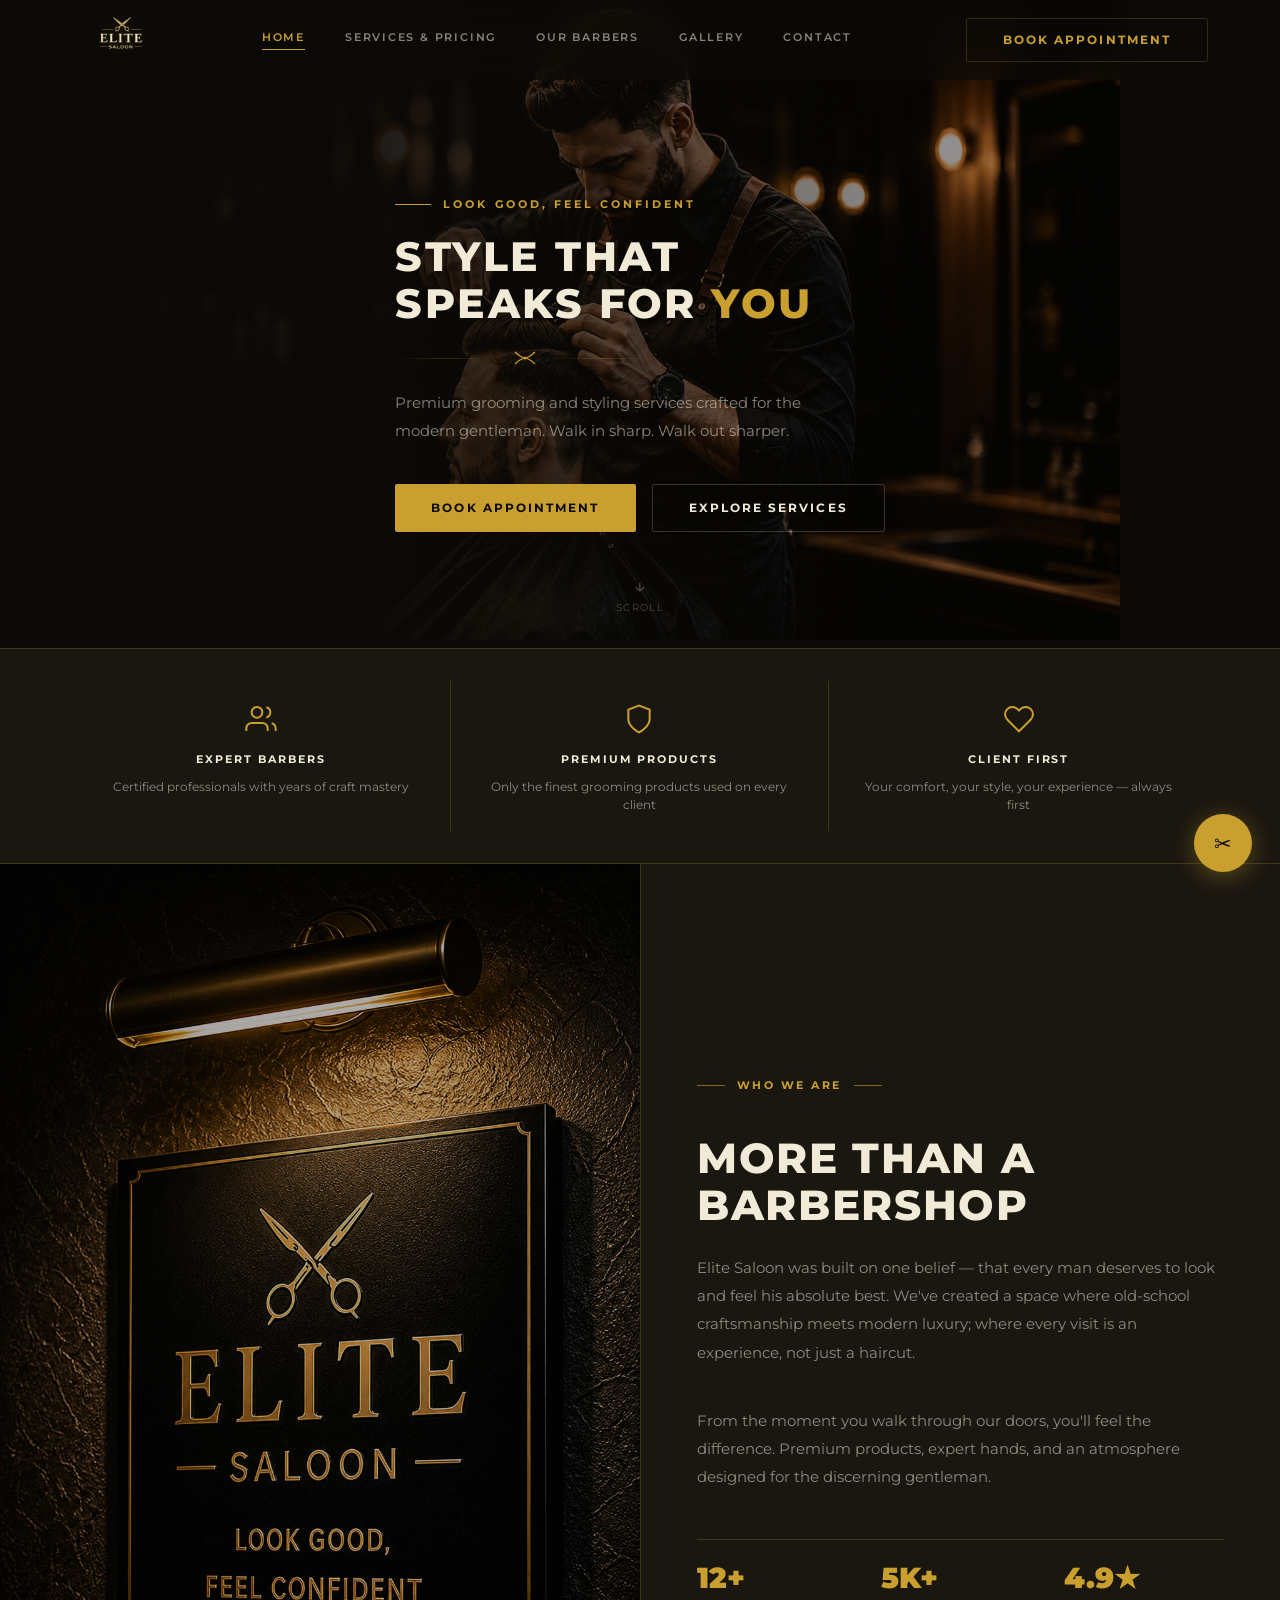
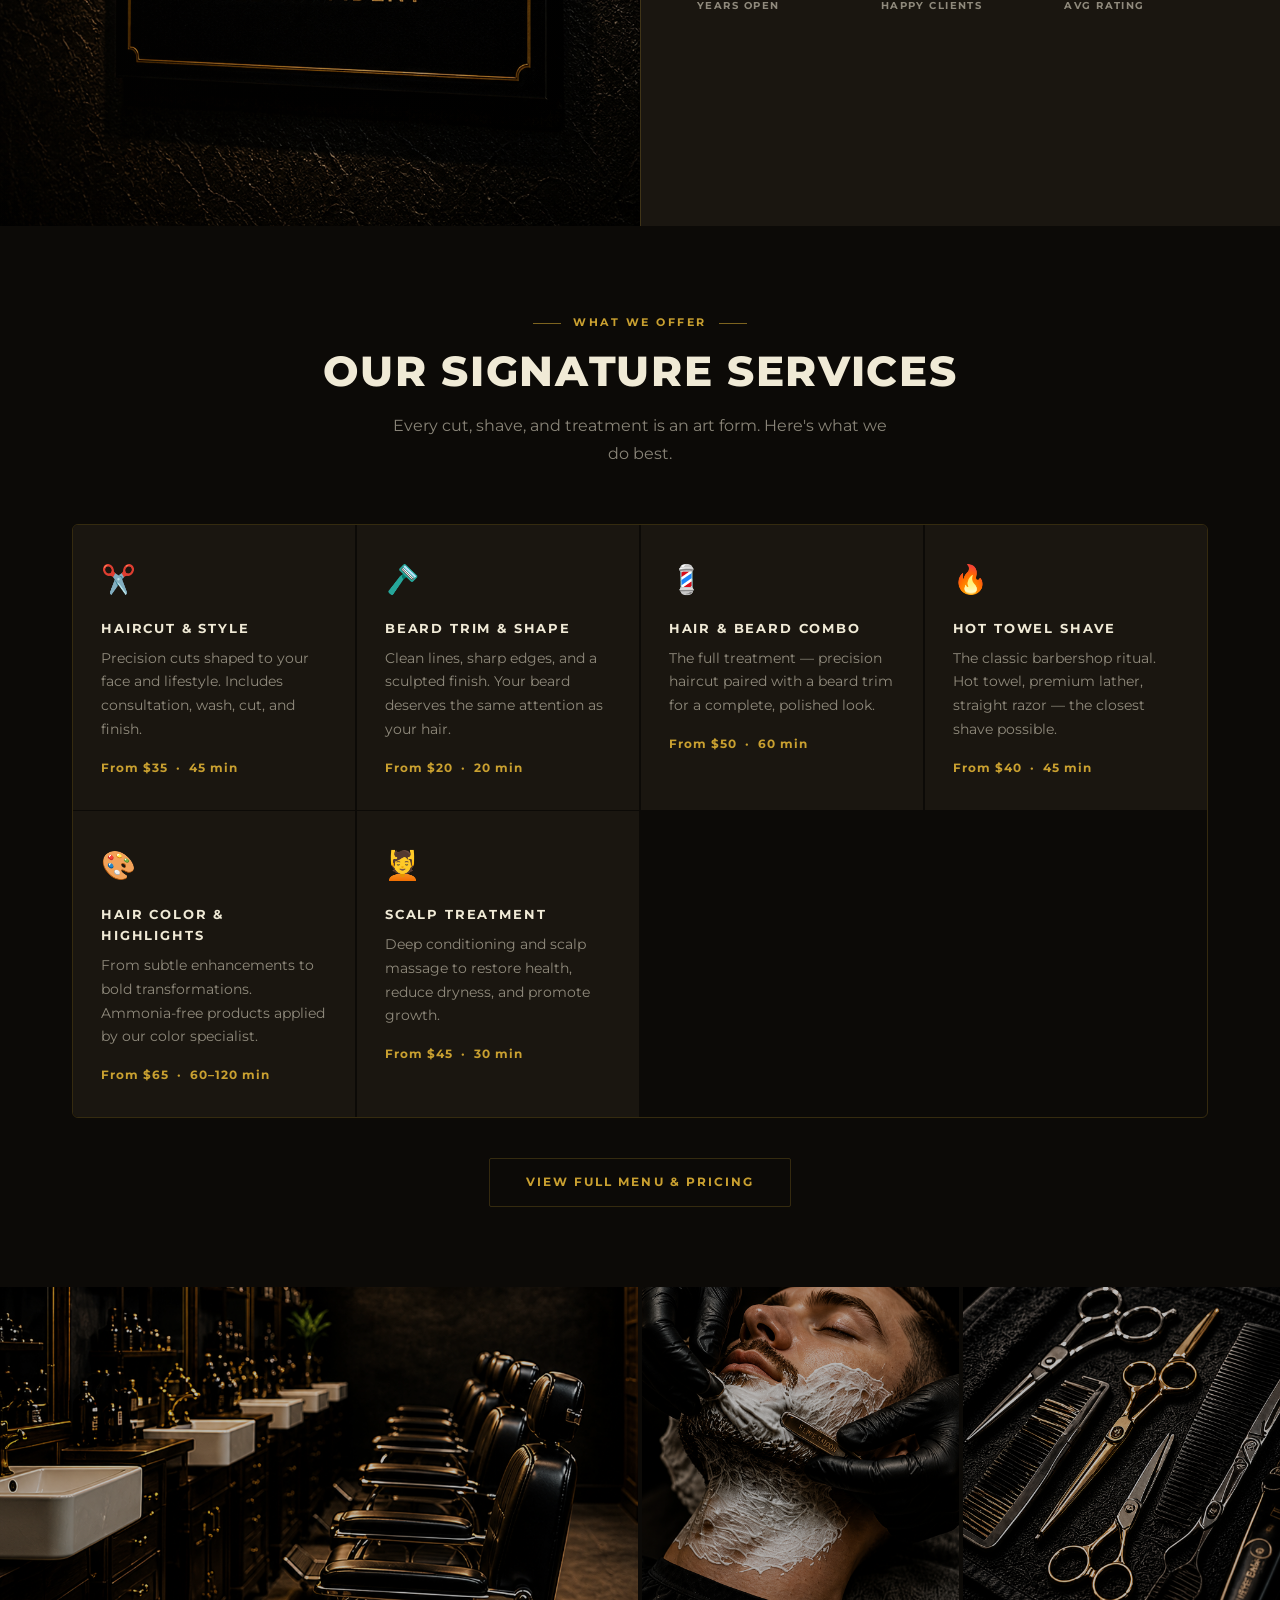
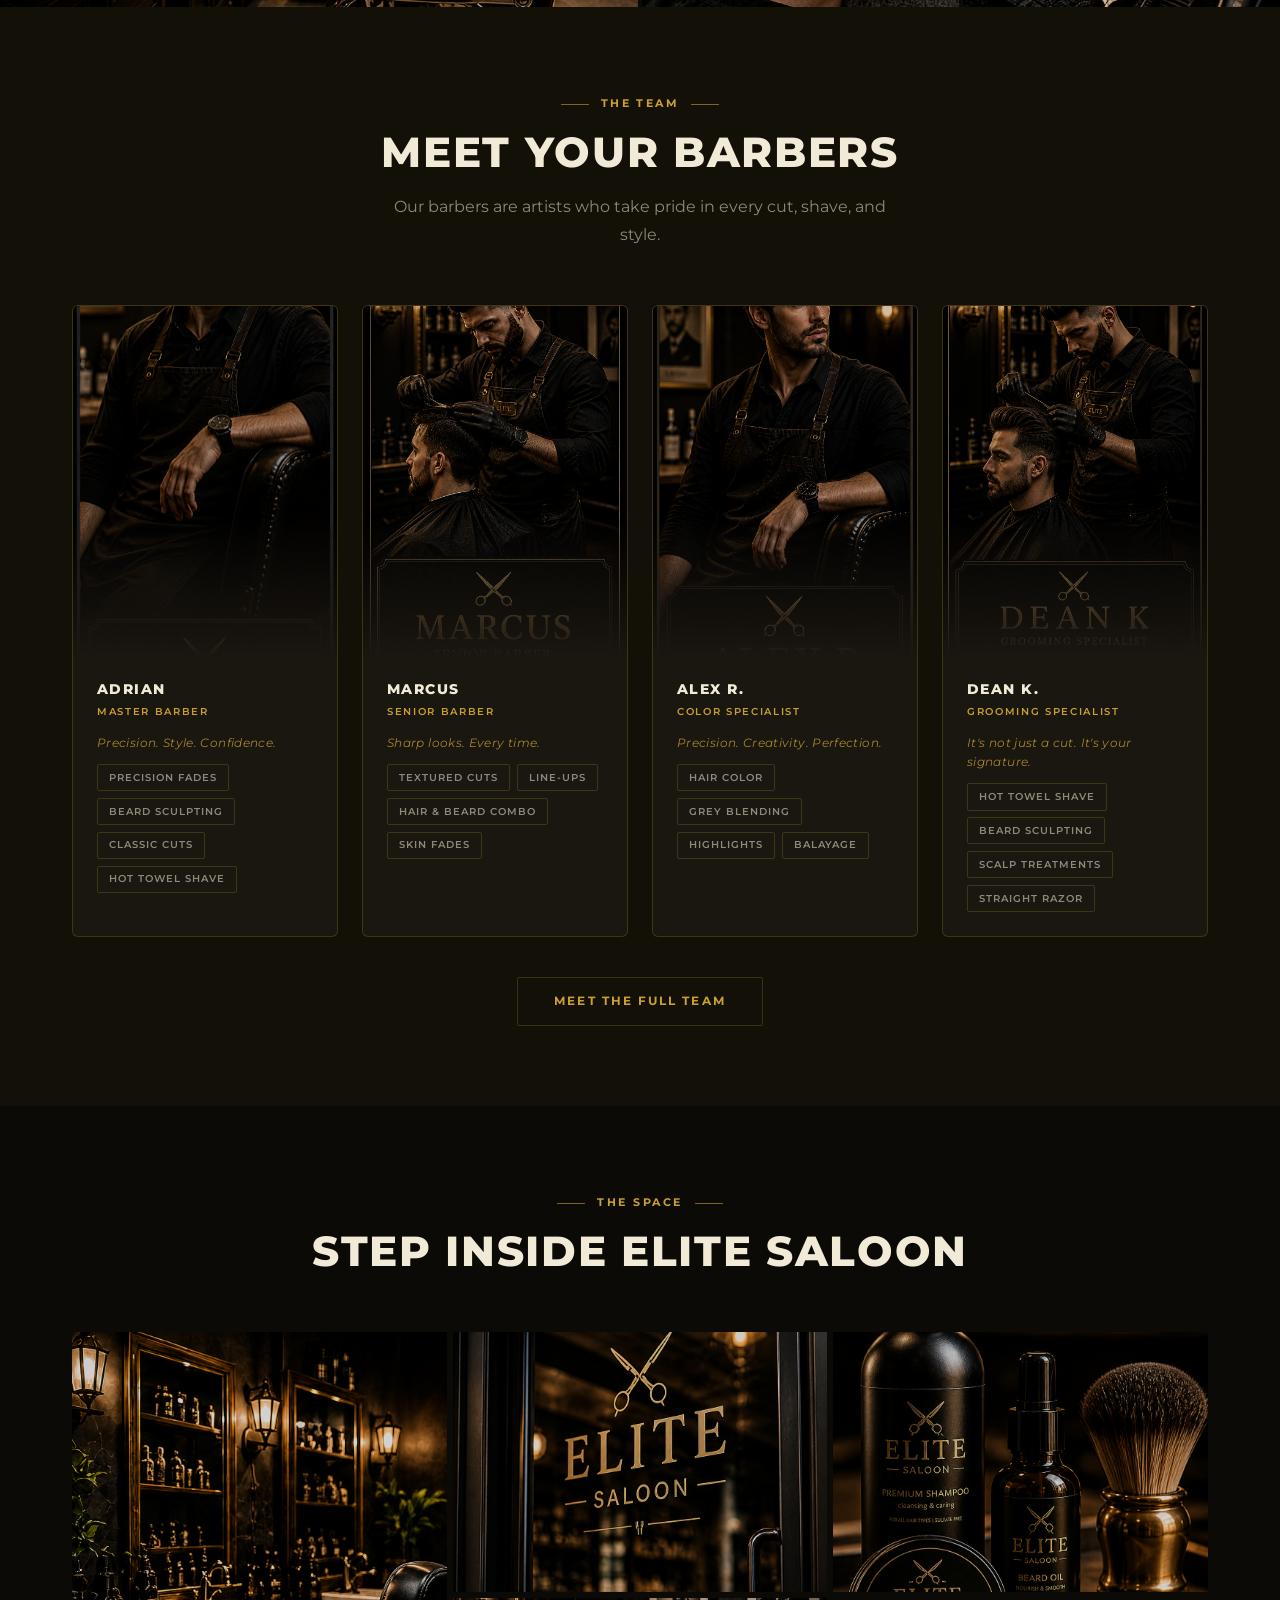
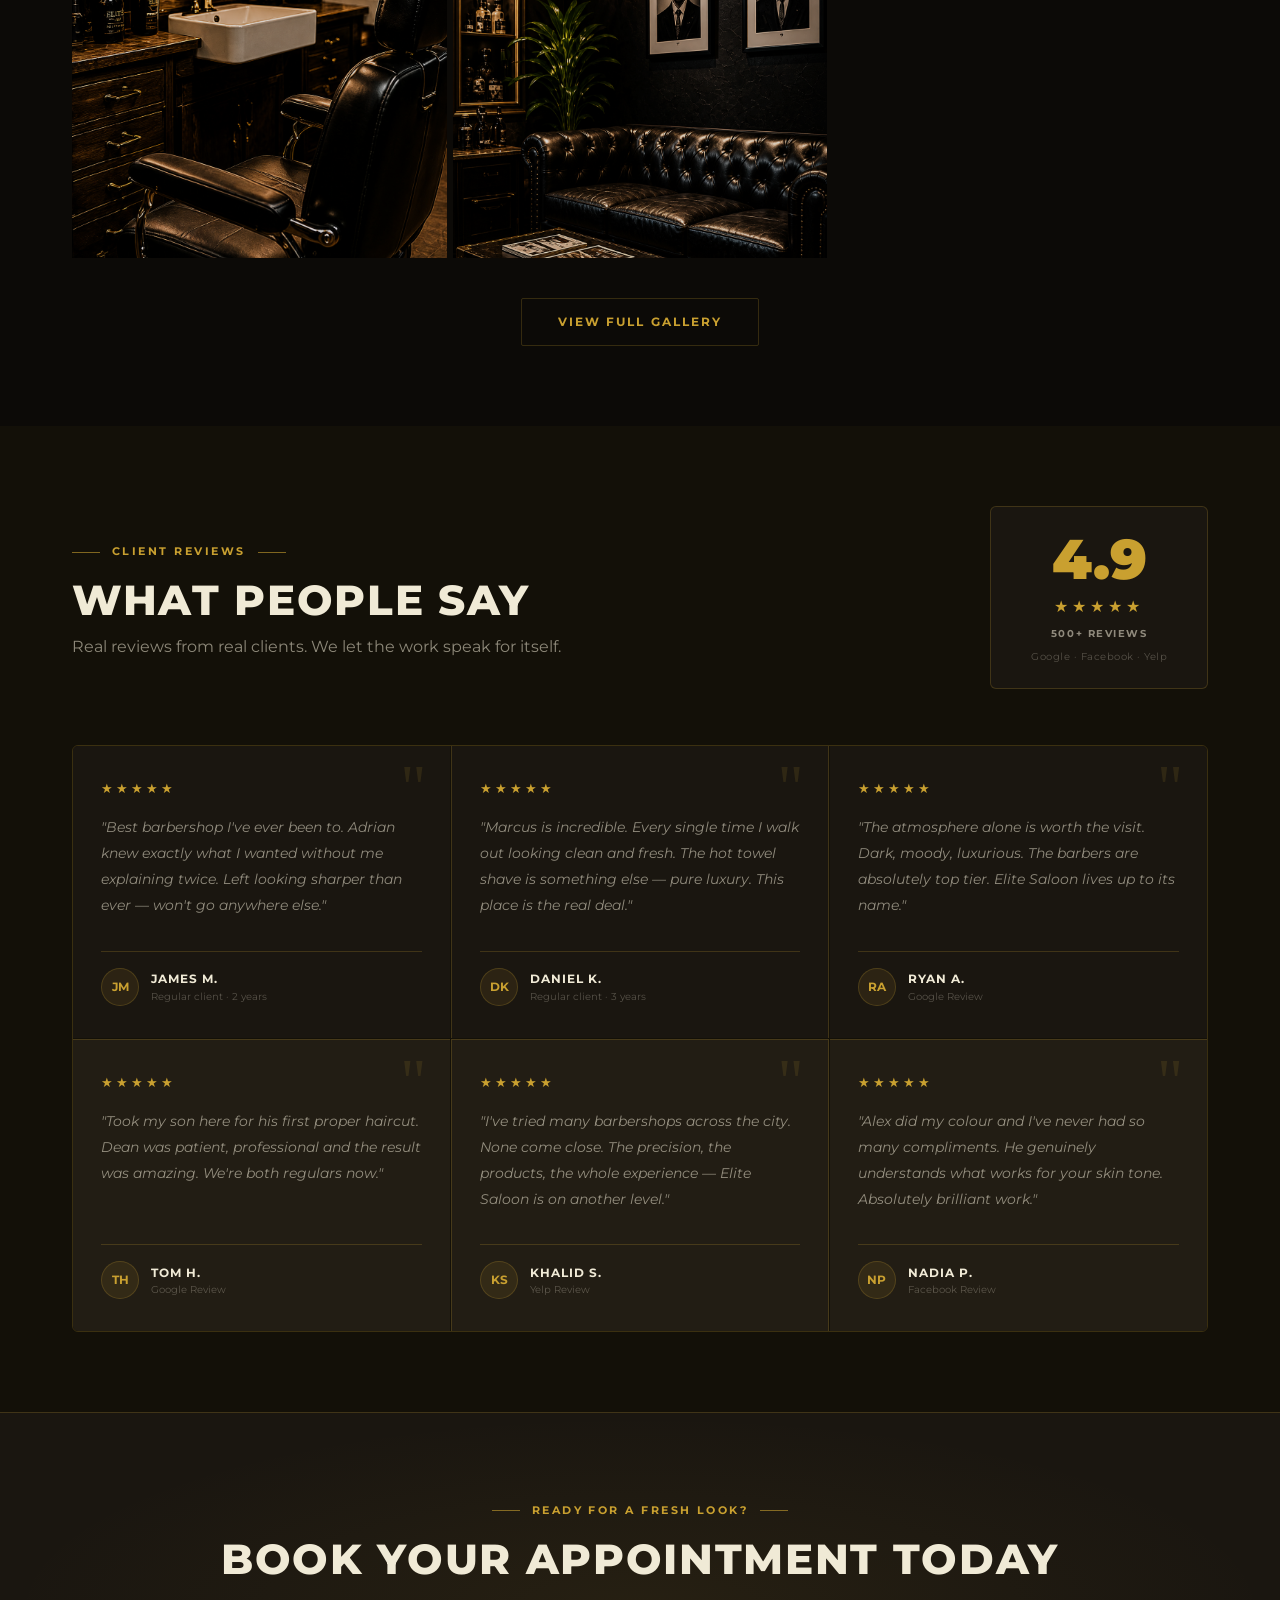
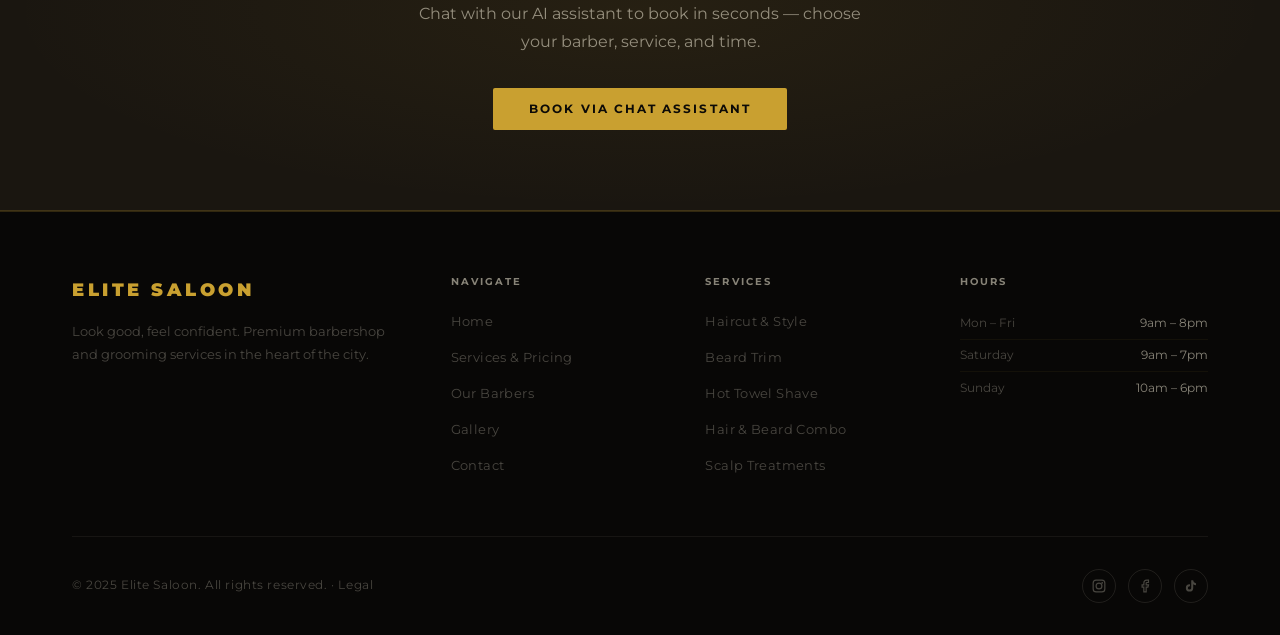
==== commit 4ef27523: "Fix chat widget: bubble alignment, avatar shape, session persistence, bullet formatting Co-Authored-" ====
--- a/site/index.html
+++ b/site/index.html
@@ -533,7 +533,7 @@
       </div>
     </div>
     <div class="footer__bottom">
-      <span>© 2025 Elite Saloon. All rights reserved.</span>
+      <span>© 2025 Elite Saloon. All rights reserved. · <a href="legal.html" style="color:var(--text-dim);">Legal</a></span>
       <div class="footer__social">
         <a href="#" aria-label="Instagram">
           <svg width="14" height="14" viewBox="0 0 24 24" fill="none" stroke="currentColor" stroke-width="2"><rect x="2" y="2" width="20" height="20" rx="5"/><circle cx="12" cy="12" r="5"/><circle cx="17.5" cy="6.5" r="1.5" fill="currentColor" stroke="none"/></svg>
--- a/site/assets/css/components.css
+++ b/site/assets/css/components.css
@@ -80,7 +80,7 @@
 }
 .chat-header__info { flex: 1; }
 .chat-header__name {
-  font-size: 0.82rem;
+  font-size: 0.75rem;
   font-weight: 700;
   letter-spacing: 0.08em;
   text-transform: uppercase;
@@ -88,7 +88,7 @@
   line-height: 1.2;
 }
 .chat-header__status {
-  font-size: 0.68rem;
+  font-size: 0.62rem;
   color: var(--text-muted);
   display: flex;
   align-items: center;
@@ -124,7 +124,9 @@
   scroll-behavior: smooth;
 }
 .chat-messages::-webkit-scrollbar { width: 3px; }
+.chat-messages::-webkit-scrollbar-track { background: transparent; }
 .chat-messages::-webkit-scrollbar-thumb { background: var(--gold-border); border-radius: 2px; }
+.chat-messages { scrollbar-width: thin; scrollbar-color: var(--gold-border) transparent; }
 
 .chat-msg {
   display: flex;
@@ -136,7 +138,13 @@
   from { opacity: 0; transform: translateY(8px); }
   to   { opacity: 1; transform: translateY(0); }
 }
-.chat-msg--user { flex-direction: row-reverse; }
+.chat-msg--user { flex-direction: row-reverse; padding-right: 2px; }
+.chat-msg--user > div:not(.chat-msg__avatar) {
+  flex: 1;
+  display: flex;
+  flex-direction: column;
+  align-items: flex-end;
+}
 .chat-msg__avatar {
   width: 28px; height: 28px;
   border-radius: 50%;
@@ -155,10 +163,11 @@
   border: 1px solid var(--gold-border);
 }
 .chat-msg__bubble {
-  max-width: 76%;
+  max-width: 82%;
   padding: 0.65rem 0.9rem;
   border-radius: 10px;
-  font-size: 0.85rem;
+  overflow-wrap: break-word;
+  font-size: 0.75rem;
   line-height: 1.55;
   color: var(--text);
   background: var(--bg-card-2);
@@ -211,7 +220,7 @@
   padding: 0.35rem 0.85rem;
   border: 1px solid var(--gold-border);
   border-radius: 100px;
-  font-size: 0.72rem;
+  font-size: 0.65rem;
   font-weight: 600;
   letter-spacing: 0.04em;
   background: transparent;
@@ -238,7 +247,7 @@
   border: 1px solid var(--gold-border);
   border-radius: 20px;
   font-family: var(--font);
-  font-size: 0.82rem;
+  font-size: 0.75rem;
   color: var(--text);
   background: var(--bg-card);
   outline: none;
@@ -246,6 +255,7 @@
   max-height: 100px;
   line-height: 1.4;
   transition: border-color 0.2s;
+  overflow: hidden;
 }
 .chat-input:focus { border-color: var(--gold); }
 .chat-input::placeholder { color: var(--text-dim); }
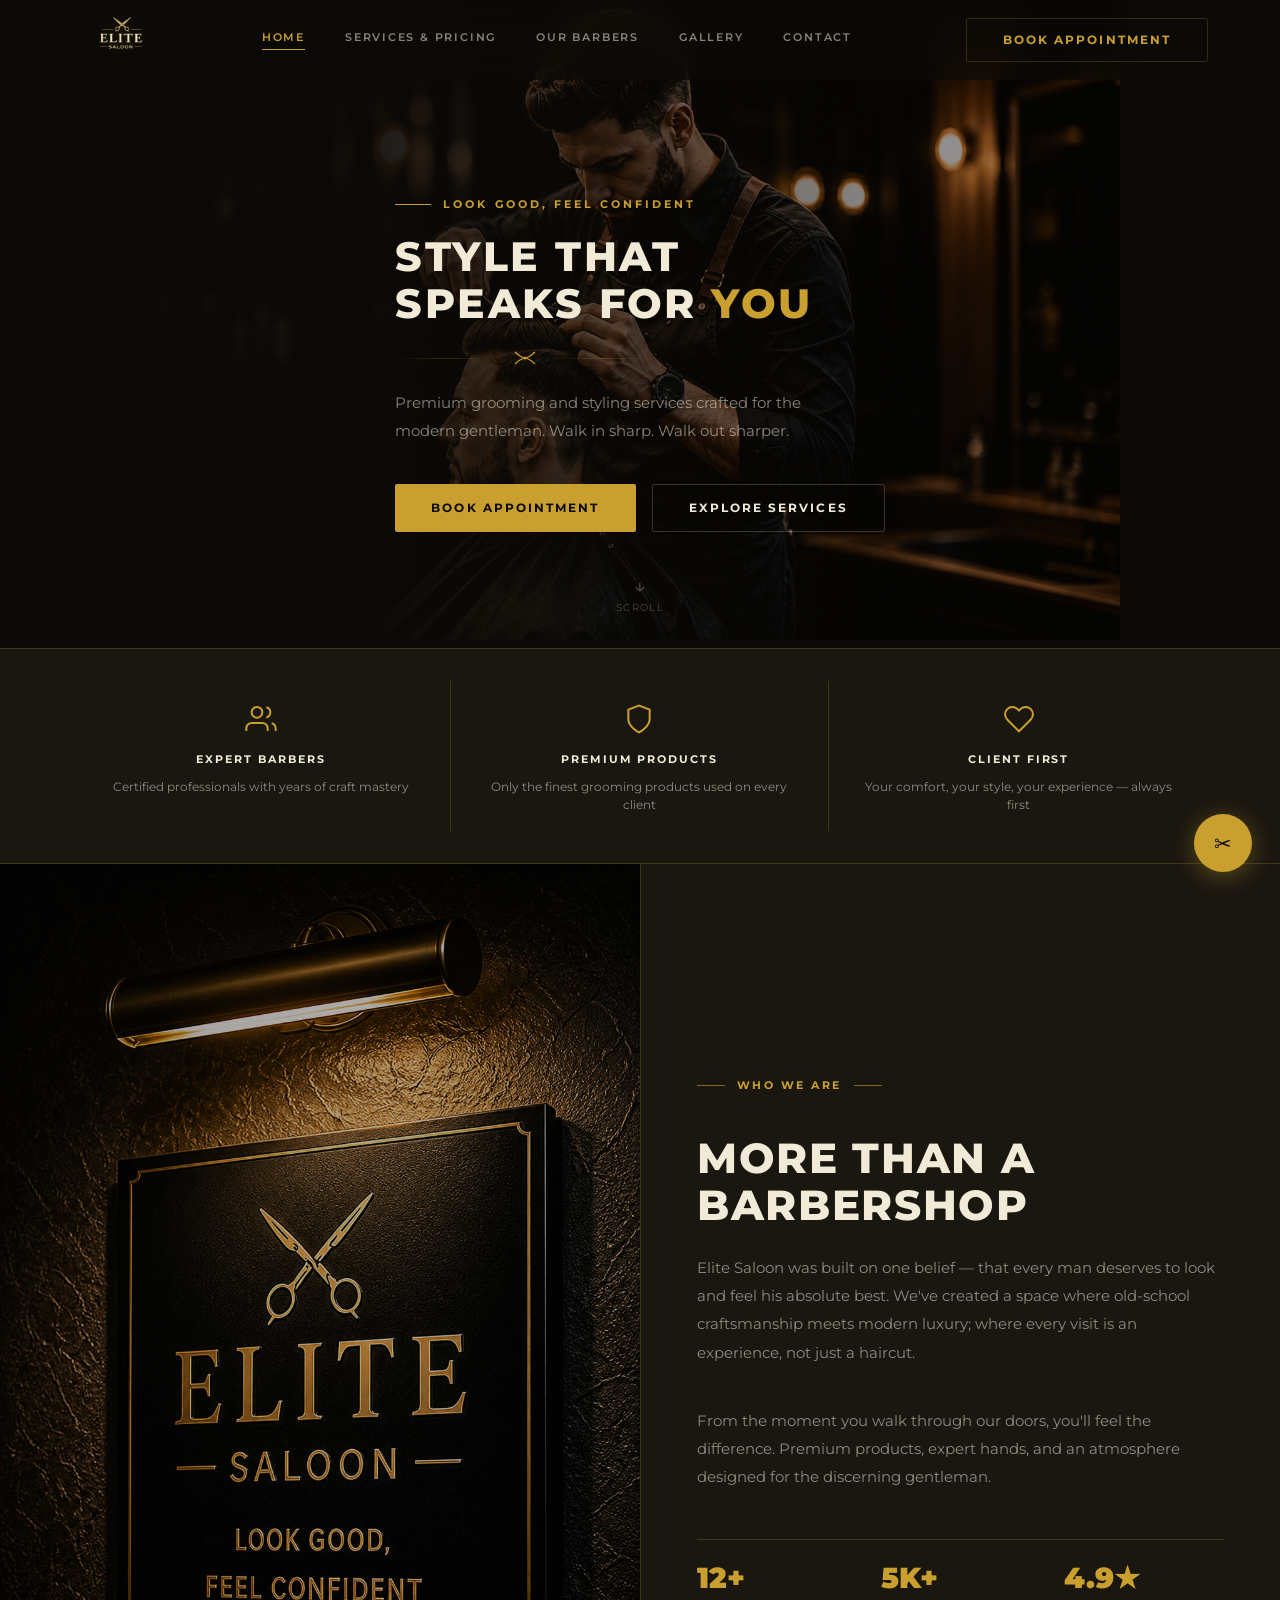
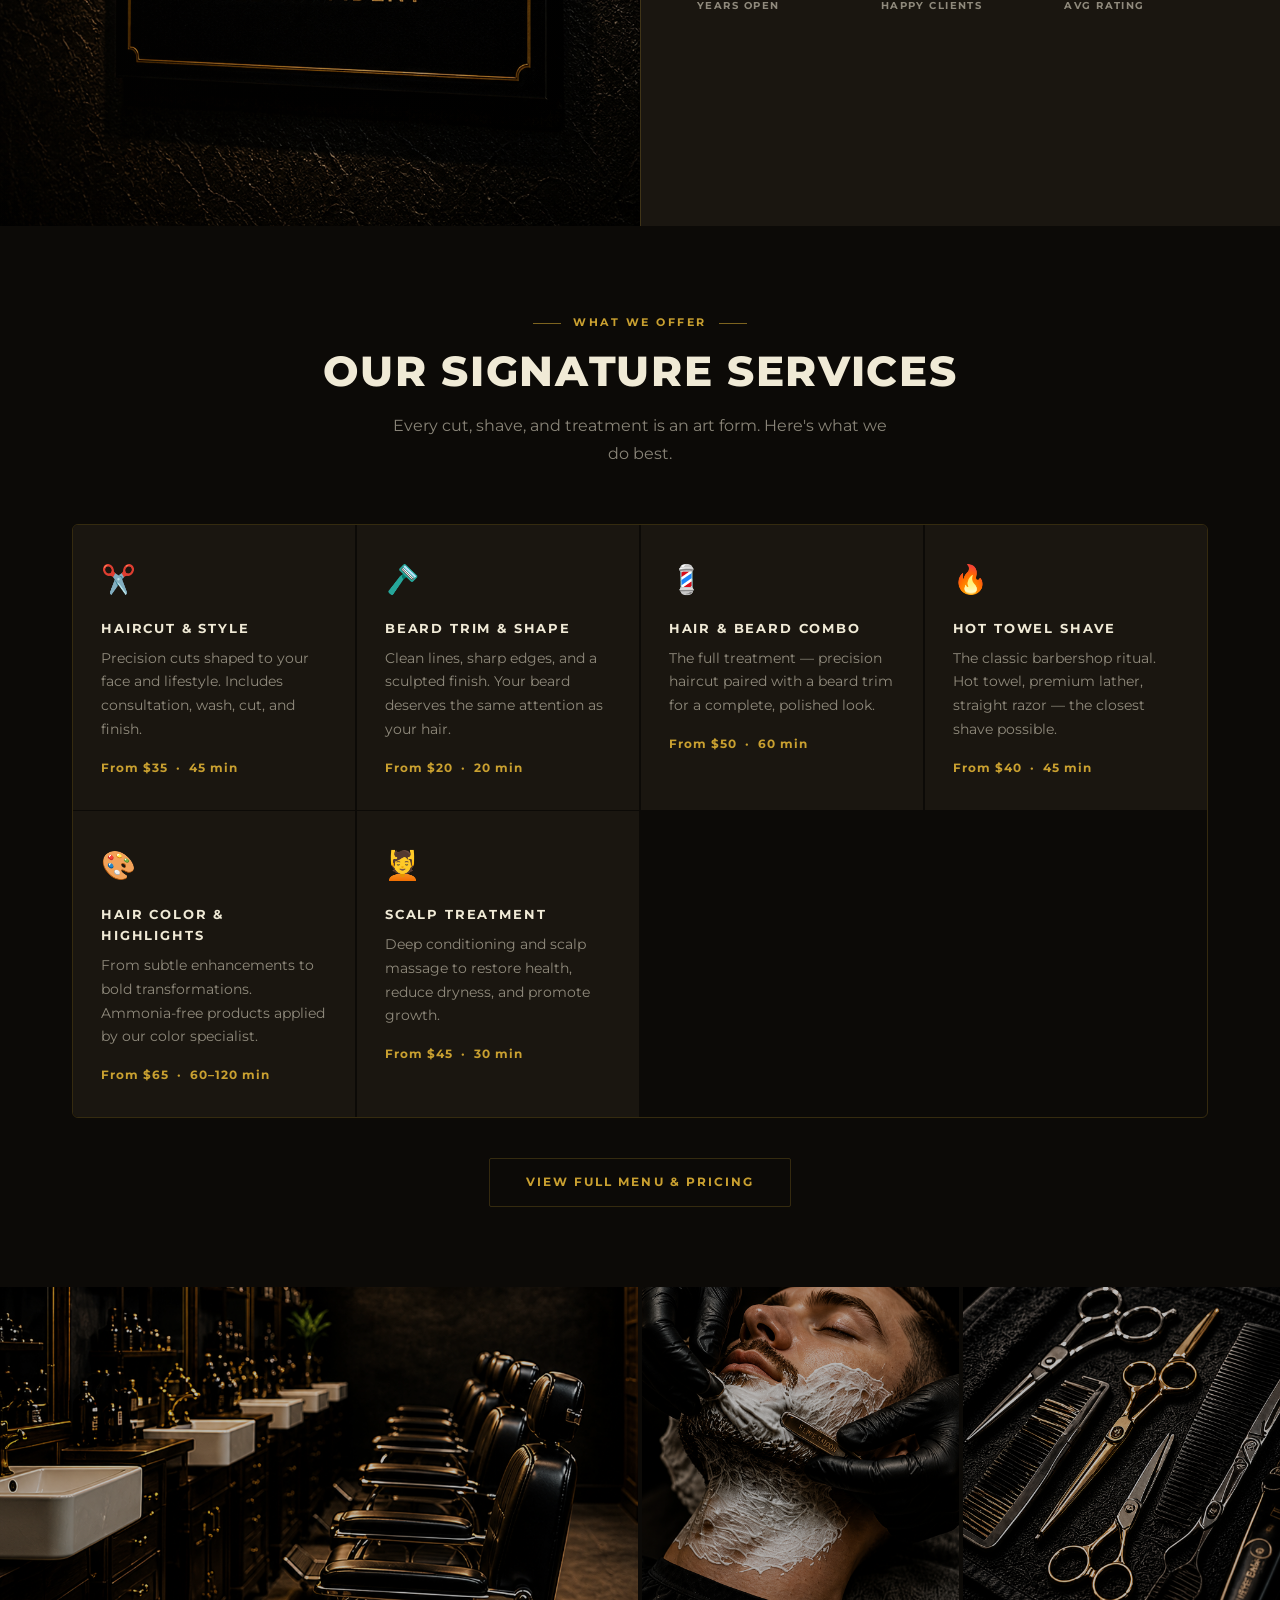
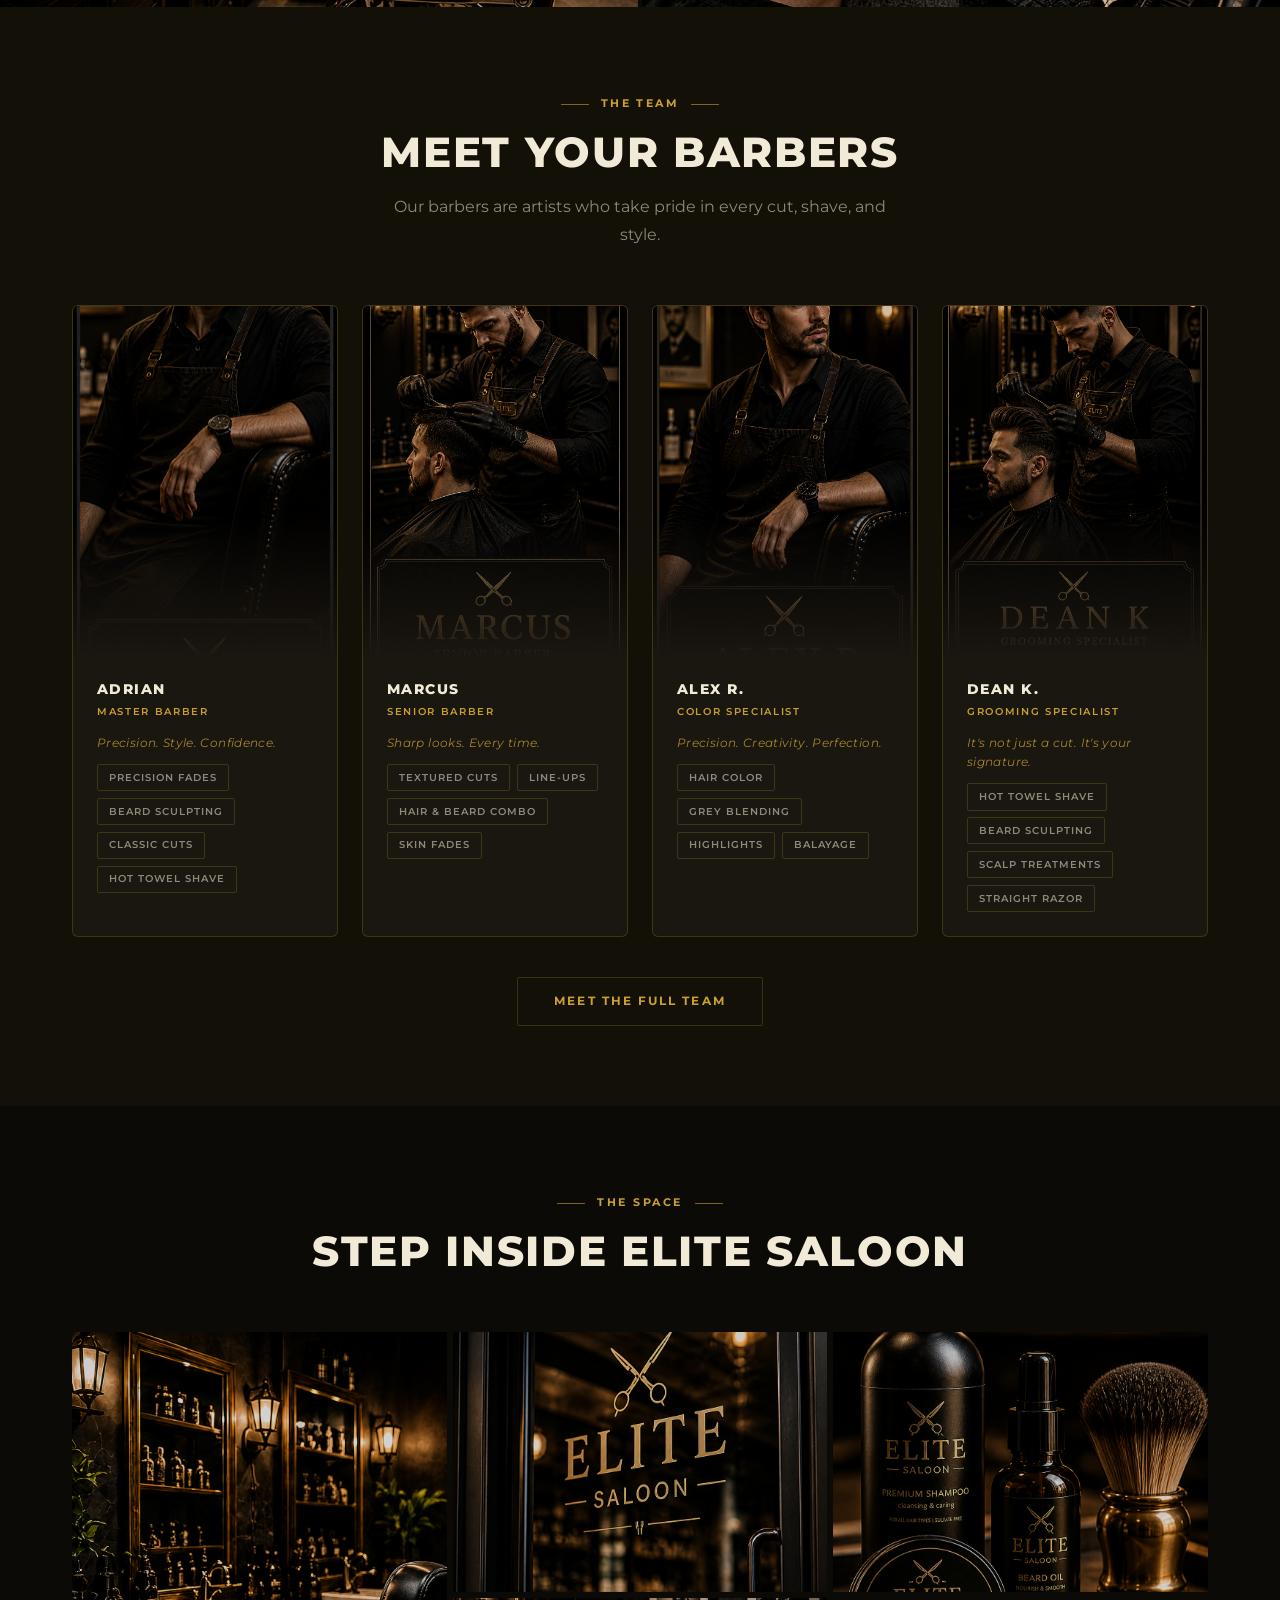
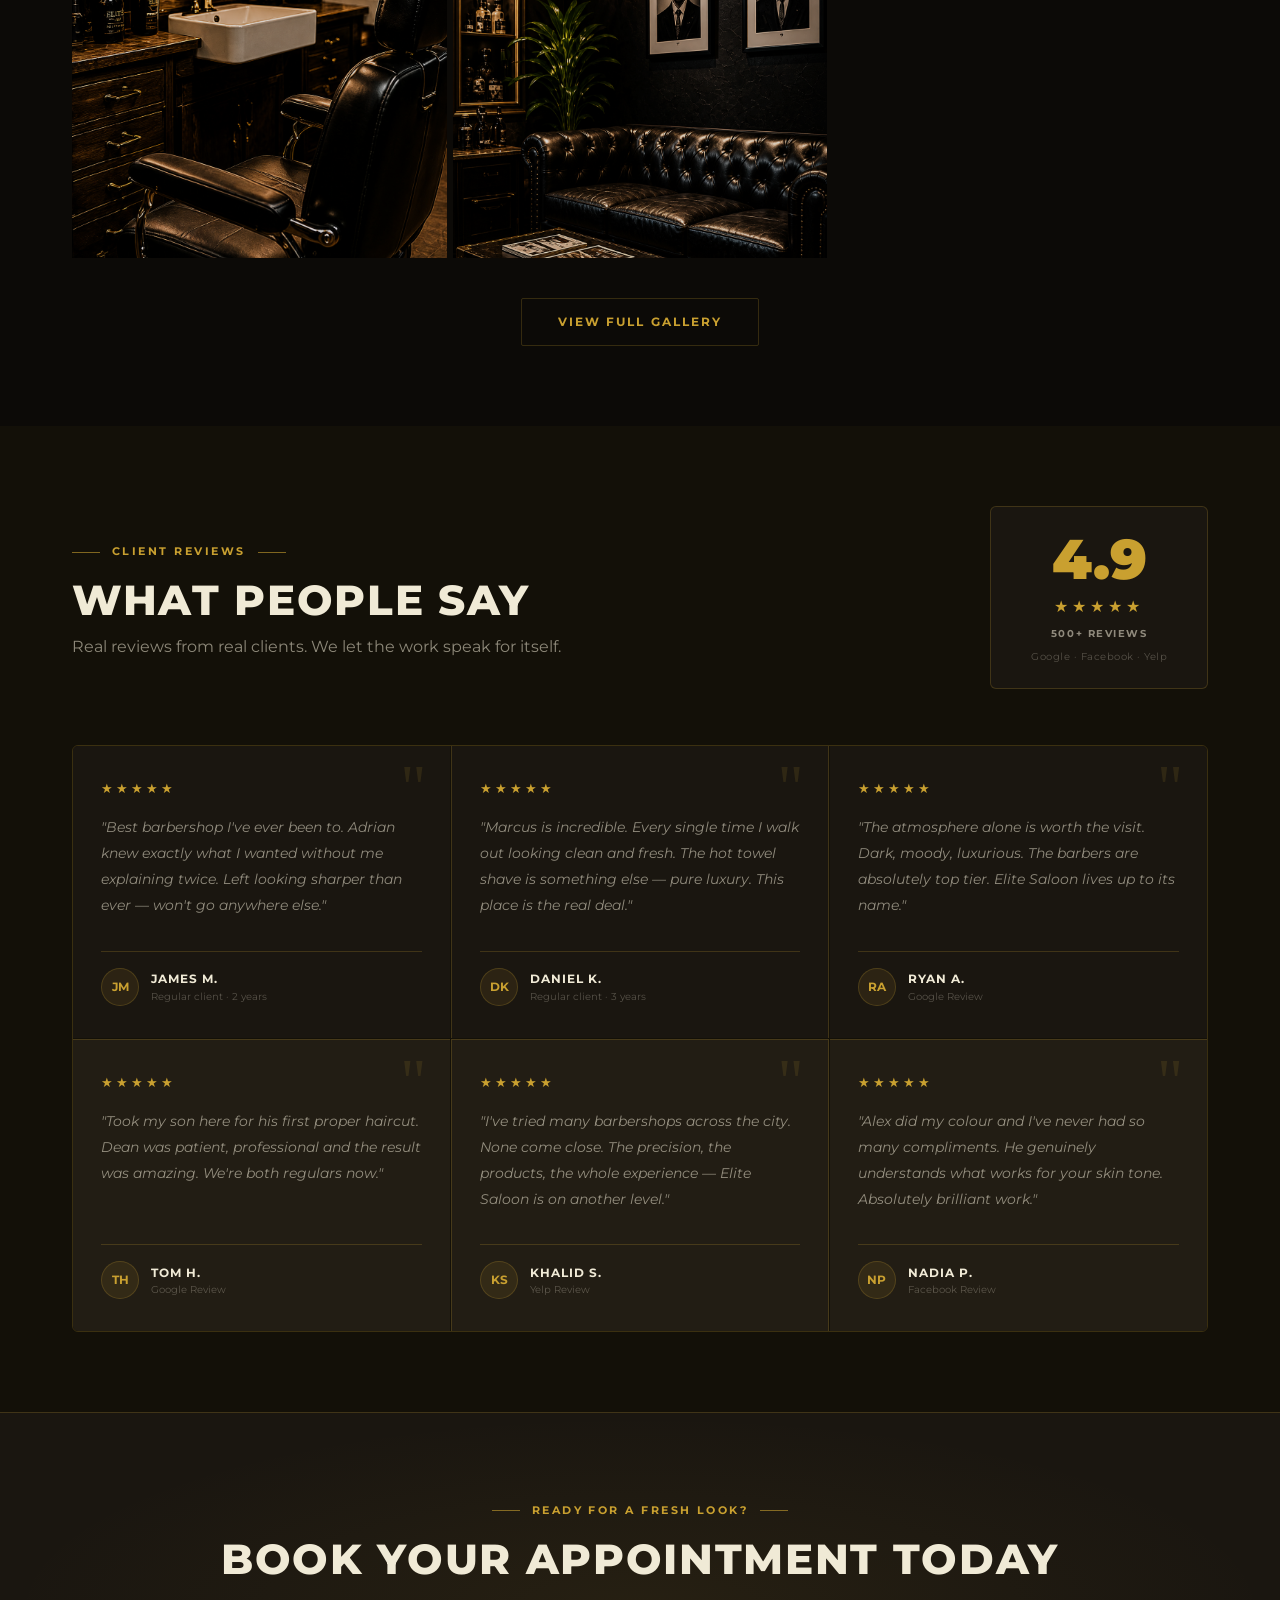
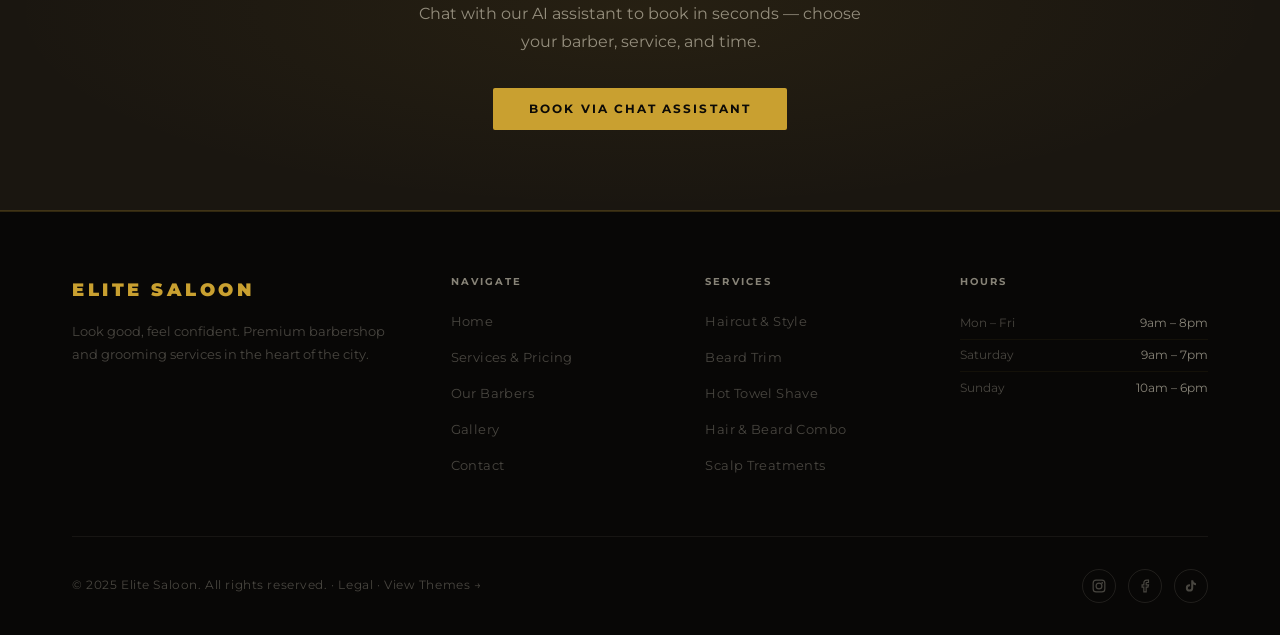
==== commit 353a1439: "Add theme showcase to site and footer link on all pages Co-Authored-By: Claude Sonnet 4.6 <noreply@a" ====
--- a/site/index.html
+++ b/site/index.html
@@ -533,7 +533,7 @@
       </div>
     </div>
     <div class="footer__bottom">
-      <span>© 2025 Elite Saloon. All rights reserved. · <a href="legal.html" style="color:var(--text-dim);">Legal</a></span>
+      <span>© 2025 Elite Saloon. All rights reserved. · <a href="legal.html" style="color:var(--text-dim);">Legal</a> · <a href="themes/index.html" style="color:var(--text-dim);">View Themes →</a></span>
       <div class="footer__social">
         <a href="#" aria-label="Instagram">
           <svg width="14" height="14" viewBox="0 0 24 24" fill="none" stroke="currentColor" stroke-width="2"><rect x="2" y="2" width="20" height="20" rx="5"/><circle cx="12" cy="12" r="5"/><circle cx="17.5" cy="6.5" r="1.5" fill="currentColor" stroke="none"/></svg>
--- a/site/assets/css/components.css
+++ b/site/assets/css/components.css
@@ -47,7 +47,8 @@
   transform: scale(0.9) translateY(16px);
   opacity: 0;
   pointer-events: none;
-  transition: all 0.25s cubic-bezier(0.34, 1.56, 0.64, 1);
+  transition: transform 0.25s cubic-bezier(0.34, 1.56, 0.64, 1),
+              opacity 0.25s cubic-bezier(0.34, 1.56, 0.64, 1);
   transform-origin: bottom right;
 }
 .chat-window.open {
@@ -116,6 +117,7 @@
 /* Chat Messages */
 .chat-messages {
   flex: 1;
+  min-height: 0;
   overflow-y: auto;
   padding: 1rem;
   display: flex;
@@ -207,6 +209,13 @@
 @keyframes typingDot {
   0%, 80%, 100% { transform: scale(0.8); opacity: 0.3; }
   40%            { transform: scale(1);   opacity: 1; }
+}
+
+.chat-typing__label {
+  font-size: 0.6rem;
+  color: var(--text-muted);
+  letter-spacing: 0.06em;
+  margin-top: 4px;
 }
 
 /* Quick replies */
@@ -287,10 +296,37 @@
 }
 .chat-footer a { color: var(--gold); }
 
-/* Mobile chat */
-@media (max-width: 420px) {
-  .chat-window { right: 12px; left: 12px; width: auto; bottom: 90px; }
+/* Mobile chat — full-screen takeover */
+@media (max-width: 480px) {
+  .chat-window {
+    position: fixed;
+    top: 0;
+    left: 0;
+    right: 0;
+    bottom: 0;
+    width: 100%;
+    height: auto;
+    max-height: none;
+    border-radius: 0;
+    z-index: 1100;
+    transition: opacity 0.2s ease;
+    transform: none !important;
+  }
+  .chat-window.open {
+    opacity: 1;
+  }
   .chat-toggle { bottom: 20px; right: 20px; }
+  .chat-header__close {
+    font-size: 1.4rem;
+    padding: 8px 12px;
+    color: var(--text);
+  }
+  .chat-input {
+    font-size: 16px;
+    padding: 0.4rem 0.75rem;
+    min-height: 49px;
+  }
+  .chat-msg__bubble { font-size: 0.85rem; }
 }
 
 /* ---- Lightbox ---- */
